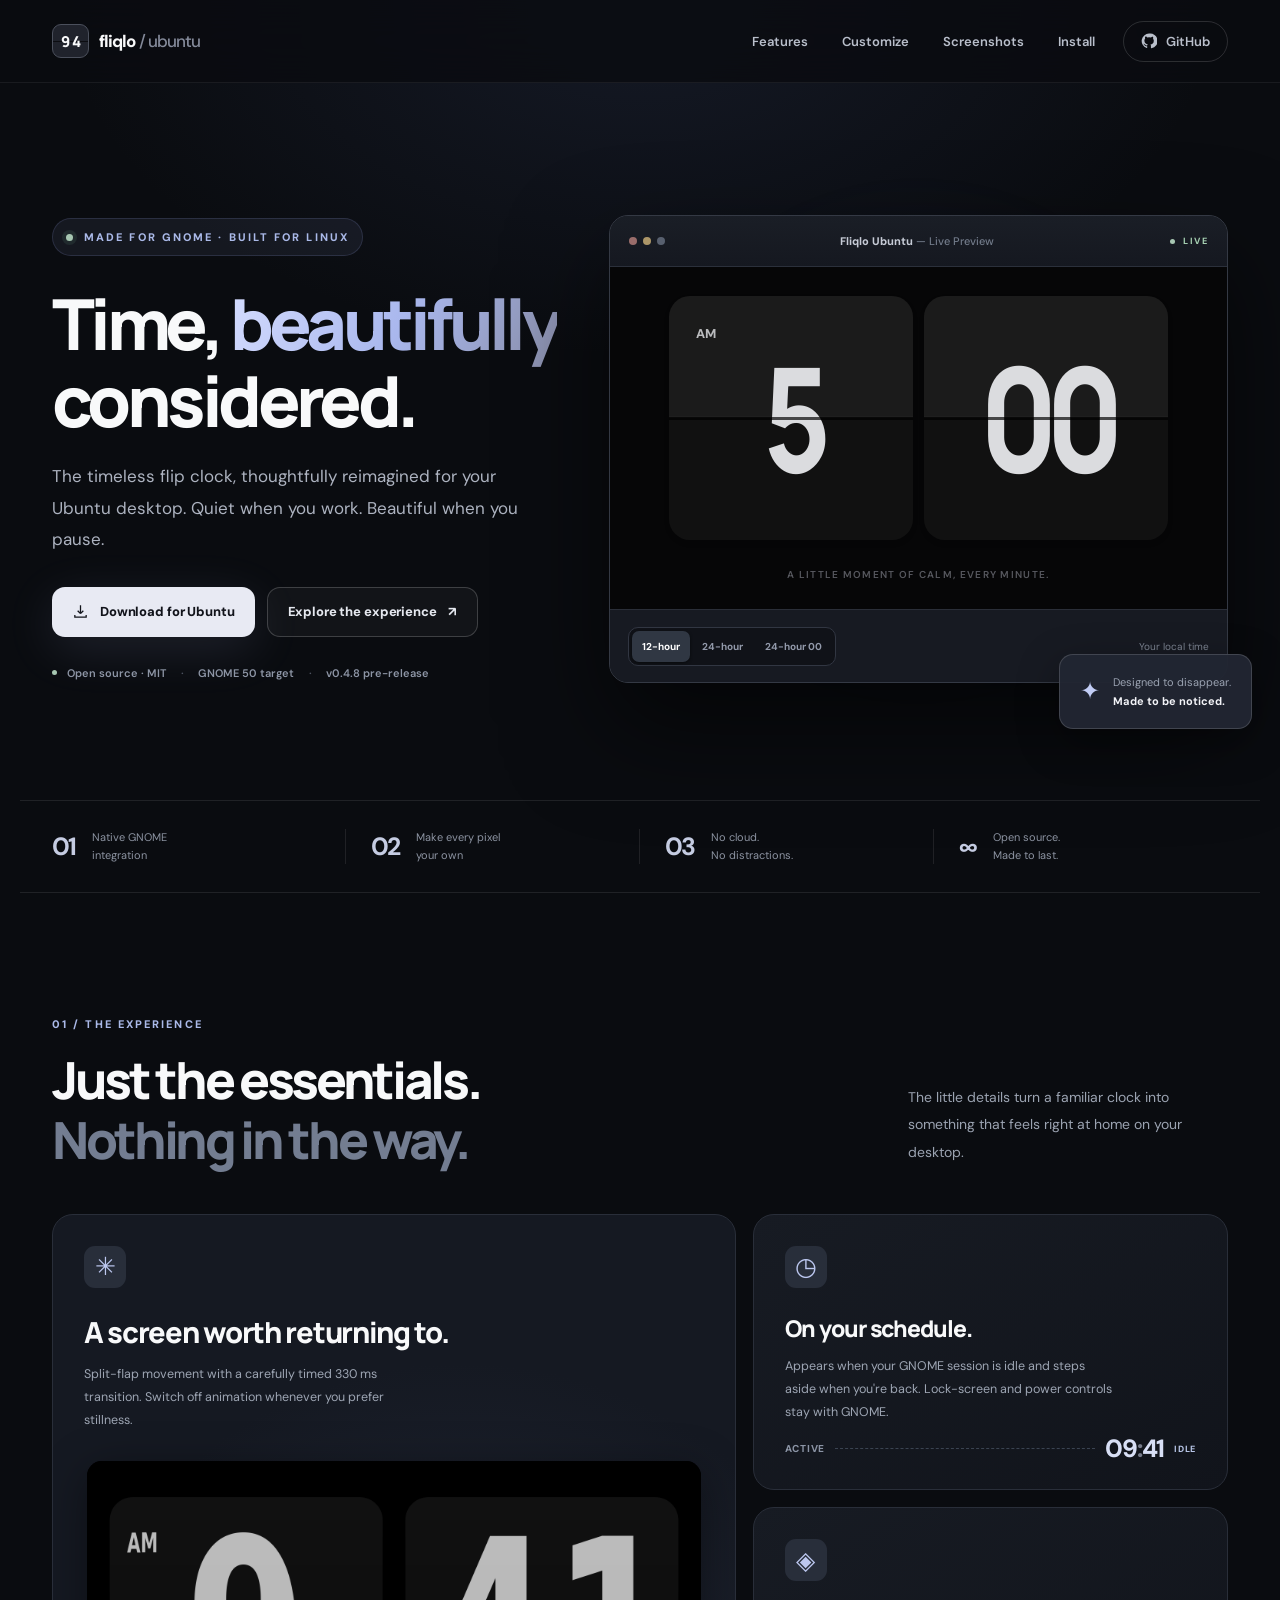
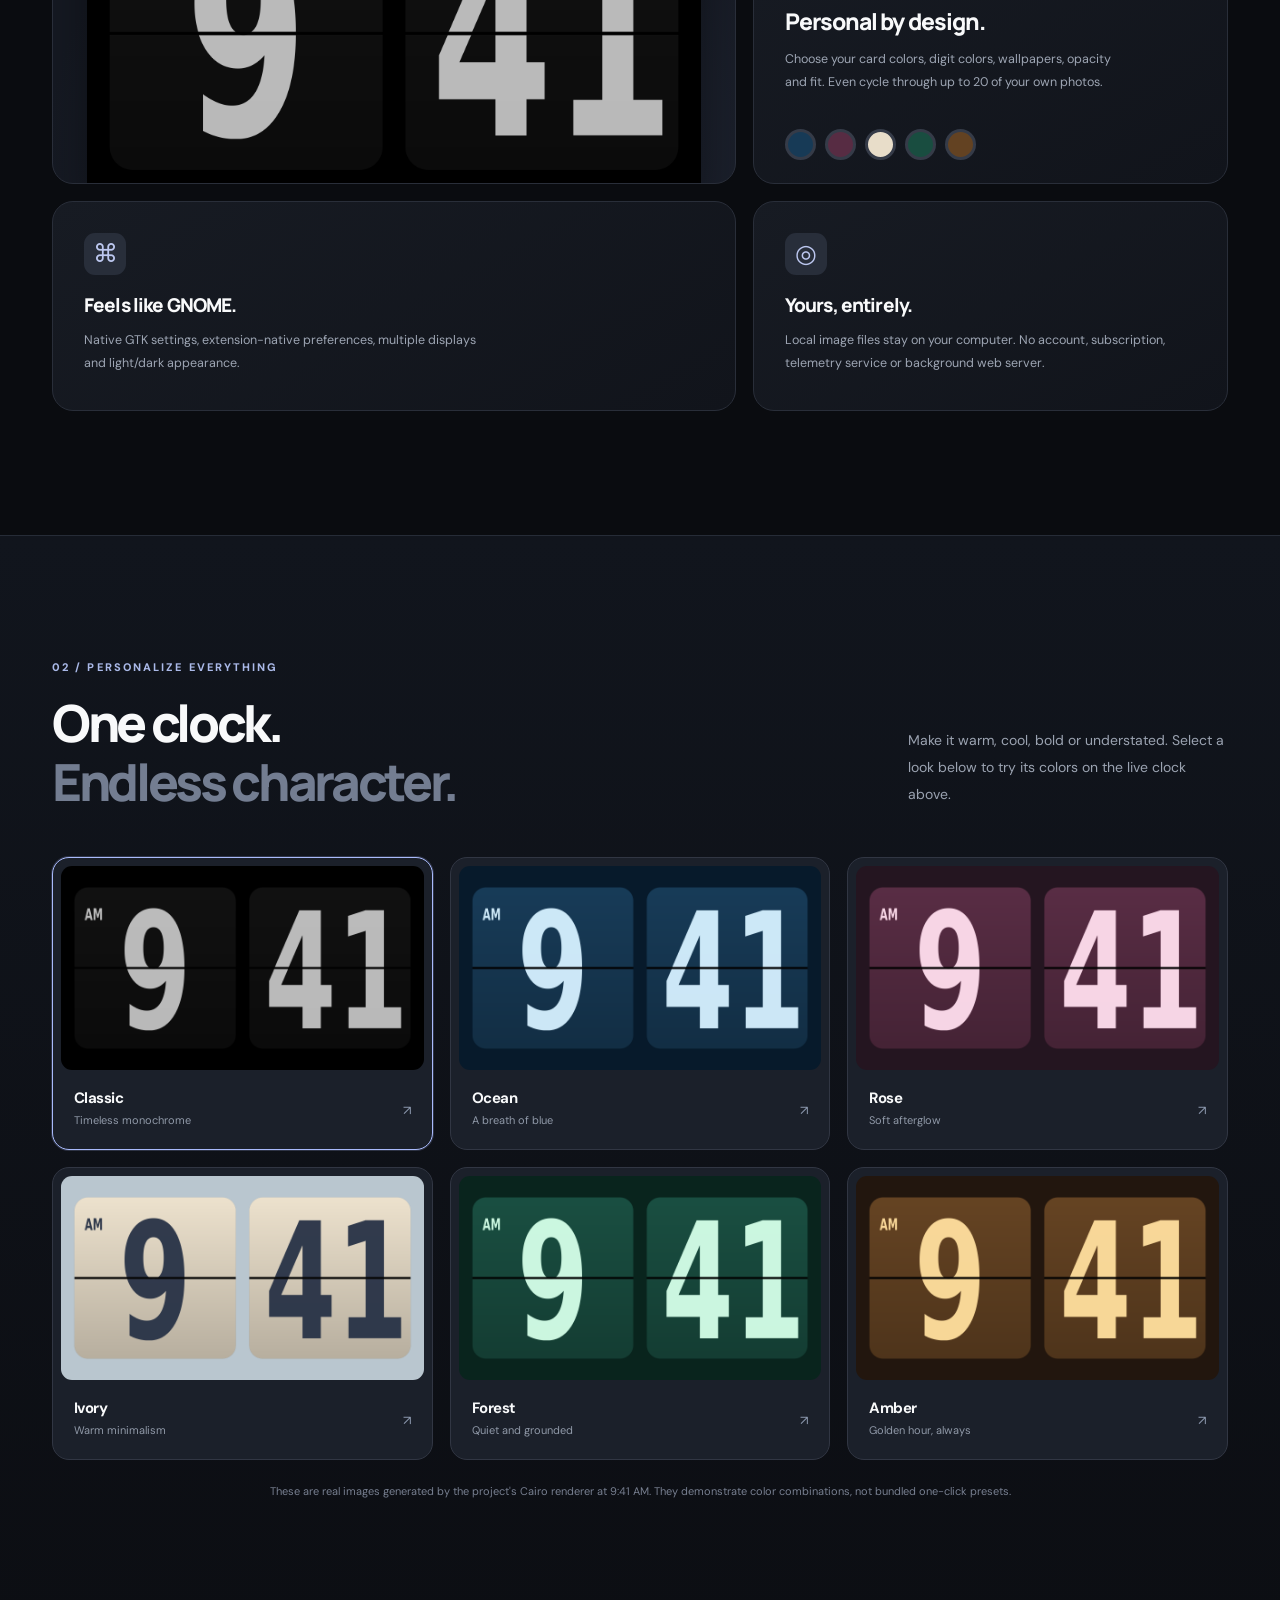
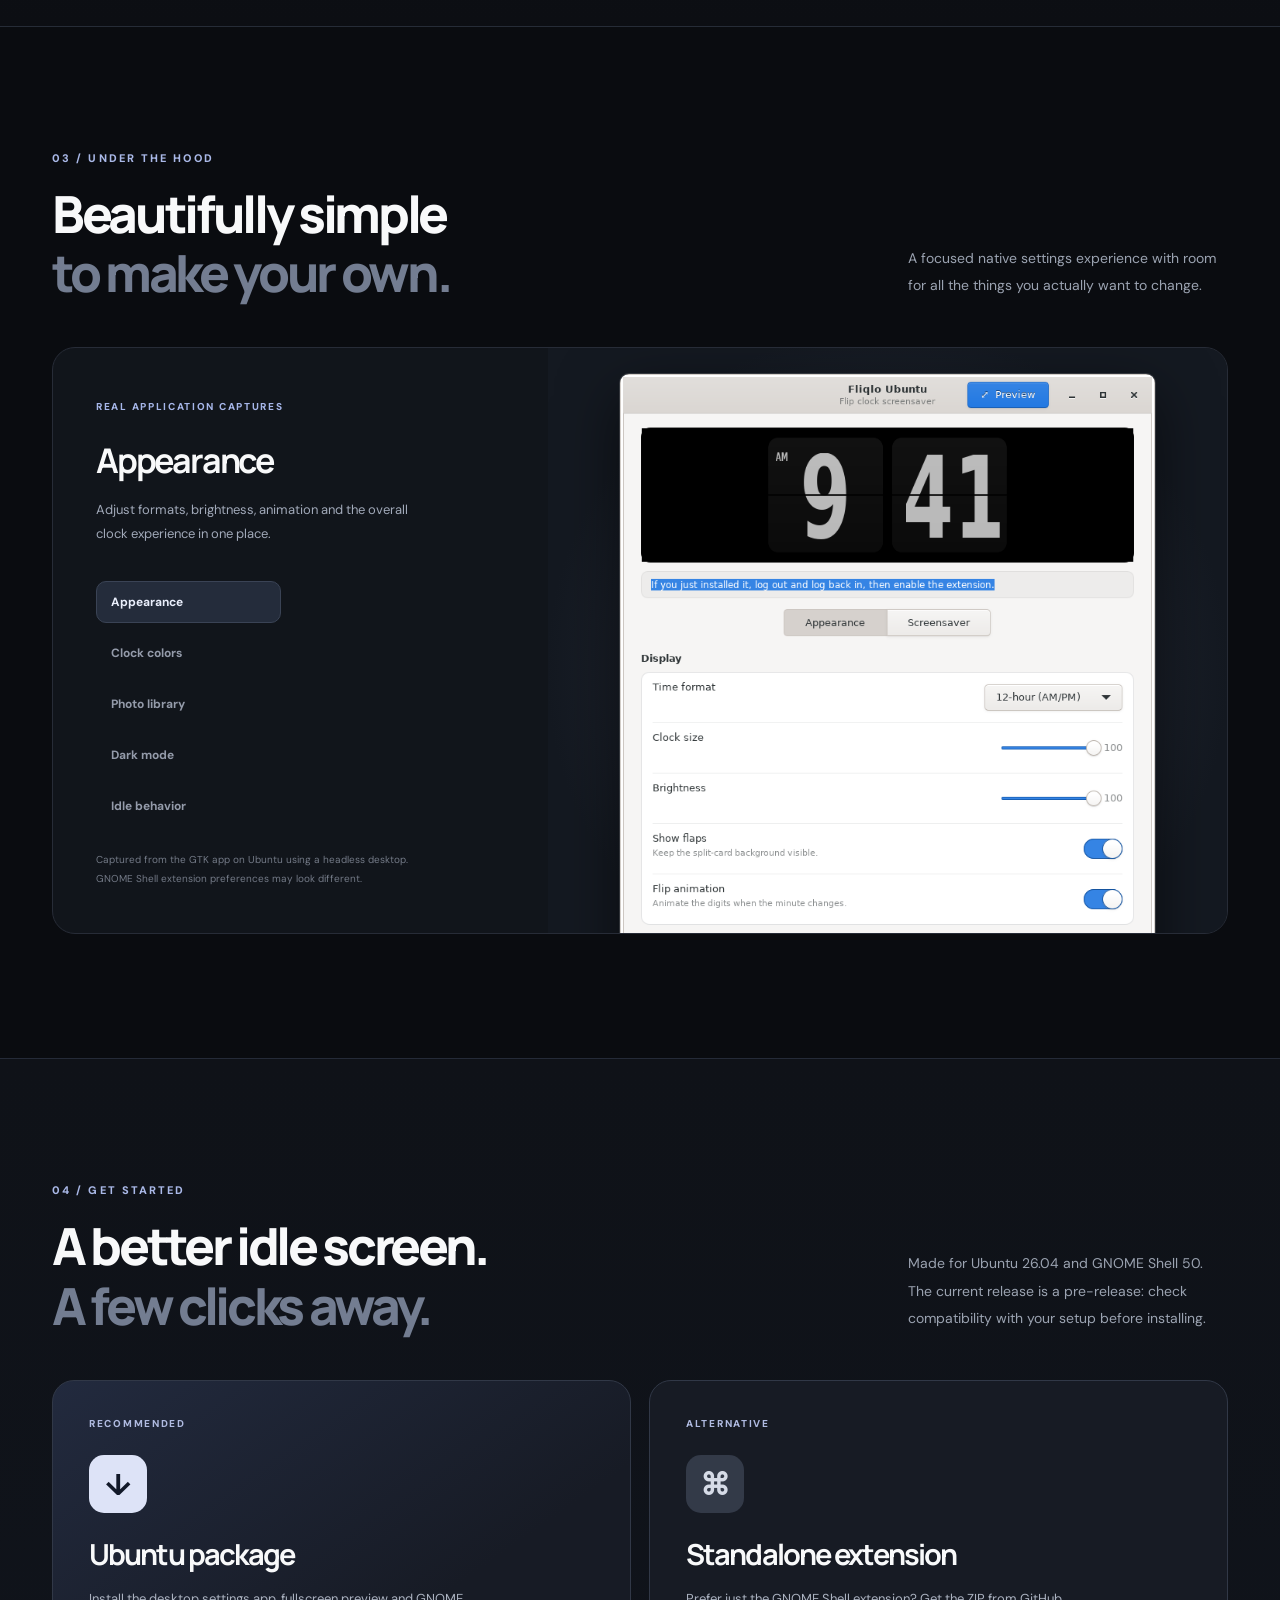
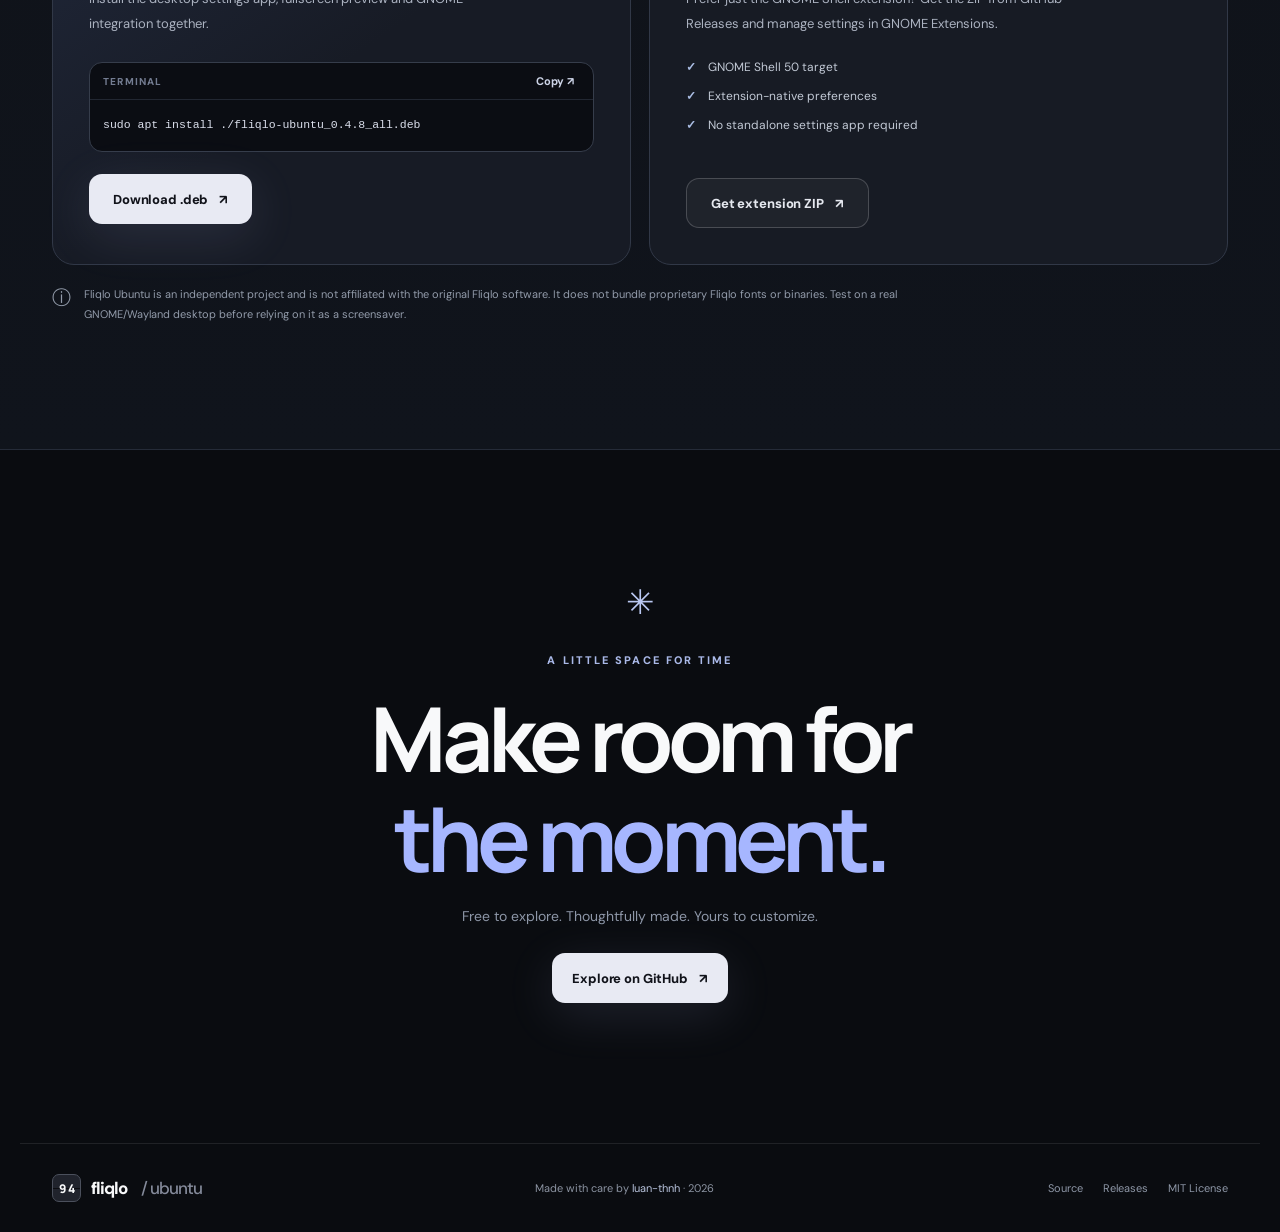
==== docs/index.html @ ba555f51 "feat(pages): publish responsive landing page from main/docs using existing GitHub Pages source" ====
<!doctype html>
<html lang="en">
<head>
  <meta charset="UTF-8">
  <meta name="viewport" content="width=device-width, initial-scale=1">
  <meta name="theme-color" content="#0a0b0e">
  <meta name="description" content="Fliqlo Ubuntu — a beautifully minimal flip-clock screensaver for GNOME on Wayland. Customize colors, backgrounds and idle behavior, with native GTK settings.">
  <meta property="og:type" content="website">
  <meta property="og:title" content="Fliqlo Ubuntu — Time, beautifully considered.">
  <meta property="og:description" content="The iconic flip-clock feeling, reimagined for Ubuntu and GNOME.">
  <meta property="og:image" content="https://luan-thnh.github.io/fliqlo-ubuntu/assets/theme-ocean.png">
  <meta property="og:url" content="https://luan-thnh.github.io/fliqlo-ubuntu/">
  <link rel="canonical" href="https://luan-thnh.github.io/fliqlo-ubuntu/">
  <link rel="icon" type="image/svg+xml" href="./favicon.svg">
  <link rel="stylesheet" href="./styles.css">
  <title>Fliqlo Ubuntu — Time, beautifully considered.</title>
  <script src="./app.js" defer></script>
</head>
<body>
  <a class="skip-link" href="#main">Skip to content</a>
  <div class="page-glow" aria-hidden="true"></div>
  <header class="site-header">
    <nav class="navigation wrap" aria-label="Main navigation">
      <a class="brand" href="#home" aria-label="Fliqlo Ubuntu home">
        <span class="brand-icon" aria-hidden="true"><span>9</span><i></i><span>4</span></span>
        <span>fliqlo<span class="brand-sub">/ ubuntu</span></span>
      </a>
      <div class="nav-links">
        <a href="#features">Features</a>
        <a href="#customize">Customize</a>
        <a href="#screenshots">Screenshots</a>
        <a href="#install">Install</a>
      </div>
      <a class="nav-github" href="https://github.com/luan-thnh/fliqlo-ubuntu" target="_blank" rel="noopener noreferrer" aria-label="View Fliqlo Ubuntu on GitHub">
        <svg viewBox="0 0 24 24" fill="currentColor" aria-hidden="true"><path d="M12 .9A11.1 11.1 0 0 0 8.5 22.5c.56.1.76-.24.76-.53v-2.1c-3.1.68-3.75-1.32-3.75-1.32-.5-1.28-1.23-1.62-1.23-1.62-1.02-.7.08-.69.08-.69 1.14.08 1.74 1.17 1.74 1.17 1.02 1.74 2.67 1.24 3.32.95.1-.74.4-1.24.72-1.52-2.47-.28-5.07-1.24-5.07-5.5 0-1.21.43-2.2 1.16-2.98-.12-.28-.5-1.4.1-2.92 0 0 .95-.3 3.05 1.14a10.65 10.65 0 0 1 5.55 0C17 5.4 17.94 5.7 17.94 5.7c.61 1.52.23 2.64.12 2.92.72.78 1.15 1.77 1.15 2.98 0 4.27-2.6 5.22-5.08 5.5.4.35.76 1.03.76 2.08v3.09c0 .29.2.64.77.53A11.1 11.1 0 0 0 12 .9Z"/></svg>
        <span>GitHub</span>
      </a>
    </nav>
  </header>

  <main id="main">
    <section class="hero wrap" id="home" aria-labelledby="hero-title">
      <div class="hero-copy">
        <div class="eyebrow"><span class="status-dot"></span> MADE FOR GNOME · BUILT FOR LINUX</div>
        <h1 id="hero-title">Time, <span class="text-gradient">beautifully</span> considered.</h1>
        <p class="hero-description">The timeless flip clock, thoughtfully reimagined for your Ubuntu desktop. Quiet when you work. Beautiful when you pause.</p>
        <div class="hero-actions">
          <a class="button button-primary" href="https://github.com/luan-thnh/fliqlo-ubuntu/releases/download/v0.4.8/fliqlo-ubuntu_0.4.8_all.deb">
            <svg viewBox="0 0 24 24" fill="none" stroke="currentColor" stroke-width="1.8" aria-hidden="true"><path d="M12 3v12m0 0 4-4m-4 4-4-4M4 17v3h16v-3"/></svg>
            Download for Ubuntu
          </a>
          <a class="button button-secondary" href="#customize">Explore the experience <span aria-hidden="true">↗</span></a>
        </div>
        <div class="hero-meta">
          <span><span class="meta-dot"></span> Open source · MIT</span>
          <span>GNOME 50 target</span>
          <span>v0.4.8 pre-release</span>
        </div>
      </div>
      <div class="hero-visual">
        <div class="hero-aurora" aria-hidden="true"></div>
        <div class="preview-shell" id="clock-preview" data-theme="classic">
          <div class="preview-topbar">
            <span class="window-controls" aria-hidden="true"><i></i><i></i><i></i></span>
            <span class="preview-title">Fliqlo Ubuntu <span>— Live Preview</span></span>
            <span class="live-indicator"><span></span> LIVE</span>
          </div>
          <div class="clock-stage">
            <div class="clock-numbers" aria-label="Live flip clock">
              <div class="clock-card"><span id="clock-hours">9</span><small id="clock-period">AM</small><i aria-hidden="true"></i></div>
              <div class="clock-card"><span id="clock-minutes">41</span><i aria-hidden="true"></i></div>
            </div>
            <p class="clock-hint">A little moment of calm, every minute.</p>
          </div>
          <div class="preview-bottom">
            <div class="segmented" role="group" aria-label="Clock format">
              <button type="button" data-format="12" aria-pressed="true" class="is-active">12-hour</button>
              <button type="button" data-format="24" aria-pressed="false">24-hour</button>
              <button type="button" data-format="24pad" aria-pressed="false">24-hour 00</button>
            </div>
            <span class="preview-time-label">Your local time</span>
          </div>
        </div>
        <div class="floating-note"><span class="tiny-sparkle">✦</span><span>Designed to disappear.<br><strong>Made to be noticed.</strong></span></div>
      </div>
    </section>

    <section class="intro-ribbon wrap" aria-label="Project highlights">
      <div><strong>01</strong><span>Native GNOME<br>integration</span></div>
      <div><strong>02</strong><span>Make every pixel<br>your own</span></div>
      <div><strong>03</strong><span>No cloud.<br>No distractions.</span></div>
      <div><strong>∞</strong><span>Open source.<br>Made to last.</span></div>
    </section>

    <section class="section wrap" id="features" aria-labelledby="features-title">
      <div class="section-heading">
        <div><p class="overline">01 / THE EXPERIENCE</p><h2 id="features-title">Just the essentials.<br><span>Nothing in the way.</span></h2></div>
        <p class="section-intro">The little details turn a familiar clock into something that feels right at home on your desktop.</p>
      </div>
      <div class="feature-grid">
        <article class="feature-card feature-large">
          <div class="feature-mark">✳</div>
          <h3>A screen worth returning to.</h3>
          <p>Split-flap movement with a carefully timed 330 ms transition. Switch off animation whenever you prefer stillness.</p>
          <div class="feature-visual"><img loading="lazy" src="./assets/theme-classic.png" width="1600" height="900" alt="Classic gray flip clock displayed against a black background"></div>
        </article>
        <article class="feature-card">
          <div class="feature-mark">◷</div>
          <h3>On your schedule.</h3>
          <p>Appears when your GNOME session is idle and steps aside when you're back. Lock-screen and power controls stay with GNOME.</p>
          <div class="mini-graphic"><span>ACTIVE</span><span class="dotted-line"></span><span class="mini-clock">09<span>:</span>41</span><span class="mini-tag">IDLE</span></div>
        </article>
        <article class="feature-card">
          <div class="feature-mark">◈</div>
          <h3>Personal by design.</h3>
          <p>Choose your card colors, digit colors, wallpapers, opacity and fit. Even cycle through up to 20 of your own photos.</p>
          <div class="color-dots"><span style="background:#173a56"></span><span style="background:#572c43"></span><span style="background:#e8ddc9"></span><span style="background:#194d40"></span><span style="background:#634222"></span></div>
        </article>
        <article class="feature-card feature-bottom">
          <div class="feature-mark">⌘</div>
          <h3>Feels like GNOME.</h3>
          <p>Native GTK settings, extension-native preferences, multiple displays and light/dark appearance.</p>
        </article>
        <article class="feature-card feature-bottom">
          <div class="feature-mark">◎</div>
          <h3>Yours, entirely.</h3>
          <p>Local image files stay on your computer. No account, subscription, telemetry service or background web server.</p>
        </article>
      </div>
    </section>

    <section class="section themes-section" id="customize" aria-labelledby="customize-title">
      <div class="wrap">
        <div class="section-heading">
          <div><p class="overline">02 / PERSONALIZE EVERYTHING</p><h2 id="customize-title">One clock.<br><span>Endless character.</span></h2></div>
          <p class="section-intro">Make it warm, cool, bold or understated. Select a look below to try its colors on the live clock above.</p>
        </div>
        <div class="themes-grid" role="group" aria-label="Preview flip-clock color combinations">
          <button class="theme-tile is-selected" type="button" data-theme="classic" aria-pressed="true"><img loading="lazy" src="./assets/theme-classic.png" width="1600" height="900" alt="Classic dark clock with white numbers"><span><strong>Classic</strong><small>Timeless monochrome</small></span><i aria-hidden="true">↗</i></button>
          <button class="theme-tile" type="button" data-theme="ocean" aria-pressed="false"><img loading="lazy" src="./assets/theme-ocean.png" width="1600" height="900" alt="Ocean blue cards with pale blue digits"><span><strong>Ocean</strong><small>A breath of blue</small></span><i aria-hidden="true">↗</i></button>
          <button class="theme-tile" type="button" data-theme="rose" aria-pressed="false"><img loading="lazy" src="./assets/theme-rose.png" width="1600" height="900" alt="Rose-toned clock with soft pink numerals"><span><strong>Rose</strong><small>Soft afterglow</small></span><i aria-hidden="true">↗</i></button>
          <button class="theme-tile" type="button" data-theme="ivory" aria-pressed="false"><img loading="lazy" src="./assets/theme-ivory.png" width="1600" height="900" alt="Warm ivory flip clock with dark digits"><span><strong>Ivory</strong><small>Warm minimalism</small></span><i aria-hidden="true">↗</i></button>
          <button class="theme-tile" type="button" data-theme="forest" aria-pressed="false"><img loading="lazy" src="./assets/theme-forest.png" width="1600" height="900" alt="Forest green cards and mint digits"><span><strong>Forest</strong><small>Quiet and grounded</small></span><i aria-hidden="true">↗</i></button>
          <button class="theme-tile" type="button" data-theme="amber" aria-pressed="false"><img loading="lazy" src="./assets/theme-amber.png" width="1600" height="900" alt="Amber clock with warm golden numerals"><span><strong>Amber</strong><small>Golden hour, always</small></span><i aria-hidden="true">↗</i></button>
        </div>
        <p class="gallery-disclaimer">These are real images generated by the project's Cairo renderer at 9:41 AM. They demonstrate color combinations, not bundled one-click presets.</p>
      </div>
    </section>

    <section class="section wrap" id="screenshots" aria-labelledby="screenshots-title">
      <div class="section-heading">
        <div><p class="overline">03 / UNDER THE HOOD</p><h2 id="screenshots-title">Beautifully simple<br><span>to make your own.</span></h2></div>
        <p class="section-intro">A focused native settings experience with room for all the things you actually want to change.</p>
      </div>
      <div class="screenshots-layout">
        <div class="screenshot-caption">
          <span class="small-index">REAL APPLICATION CAPTURES</span>
          <h3 id="screenshot-title">Appearance</h3>
          <p id="screenshot-description">Adjust formats, brightness, animation and the overall clock experience in one place.</p>
          <div class="screenshot-tabs" role="group" aria-label="Choose application screenshot">
            <button type="button" class="is-active" data-shot="appearance" aria-pressed="true">Appearance</button>
            <button type="button" data-shot="colors" aria-pressed="false">Clock colors</button>
            <button type="button" data-shot="photos" aria-pressed="false">Photo library</button>
            <button type="button" data-shot="dark" aria-pressed="false">Dark mode</button>
            <button type="button" data-shot="idle" aria-pressed="false">Idle behavior</button>
          </div>
          <p class="screenshot-footnote">Captured from the GTK app on Ubuntu using a headless desktop. GNOME Shell extension preferences may look different.</p>
        </div>
        <div class="screenshot-frame"><img id="screenshot-image" loading="lazy" src="./assets/appearance-light.png" width="690" height="876" alt="Native GTK Appearance settings window in light theme"></div>
      </div>
    </section>

    <section class="section install-section" id="install" aria-labelledby="install-title">
      <div class="wrap">
        <div class="section-heading">
          <div><p class="overline">04 / GET STARTED</p><h2 id="install-title">A better idle screen.<br><span>A few clicks away.</span></h2></div>
          <p class="section-intro">Made for Ubuntu 26.04 and GNOME Shell 50. The current release is a pre-release: check compatibility with your setup before installing.</p>
        </div>
        <div class="install-grid">
          <article class="install-card install-featured">
            <span class="install-type">RECOMMENDED</span>
            <div class="install-icon">↓</div>
            <h3>Ubuntu package</h3>
            <p>Install the desktop settings app, fullscreen preview and GNOME integration together.</p>
            <div class="terminal"><div class="terminal-top"><span>TERMINAL</span><button type="button" id="copy-install" aria-label="Copy installation command">Copy <span aria-hidden="true">↗</span></button></div><code id="install-command">sudo apt install ./fliqlo-ubuntu_0.4.8_all.deb</code></div>
            <a class="button button-primary install-cta" href="https://github.com/luan-thnh/fliqlo-ubuntu/releases/download/v0.4.8/fliqlo-ubuntu_0.4.8_all.deb">Download .deb <span aria-hidden="true">↗</span></a>
          </article>
          <article class="install-card">
            <span class="install-type">ALTERNATIVE</span>
            <div class="install-icon muted">⌘</div>
            <h3>Standalone extension</h3>
            <p>Prefer just the GNOME Shell extension? Get the ZIP from GitHub Releases and manage settings in GNOME Extensions.</p>
            <ul class="install-list"><li>GNOME Shell 50 target</li><li>Extension-native preferences</li><li>No standalone settings app required</li></ul>
            <a class="button button-secondary install-cta" href="https://github.com/luan-thnh/fliqlo-ubuntu/releases/tag/v0.4.8">Get extension ZIP <span aria-hidden="true">↗</span></a>
          </article>
        </div>
        <div class="install-note"><span>ⓘ</span><p>Fliqlo Ubuntu is an independent project and is not affiliated with the original Fliqlo software. It does not bundle proprietary Fliqlo fonts or binaries. Test on a real GNOME/Wayland desktop before relying on it as a screensaver.</p></div>
      </div>
    </section>

    <section class="closing wrap" aria-labelledby="closing-title">
      <div class="closing-line" aria-hidden="true">✳</div>
      <p class="overline">A LITTLE SPACE FOR TIME</p>
      <h2 id="closing-title">Make room for<br><em>the moment.</em></h2>
      <p>Free to explore. Thoughtfully made. Yours to customize.</p>
      <a class="button button-primary" href="https://github.com/luan-thnh/fliqlo-ubuntu">Explore on GitHub <span aria-hidden="true">↗</span></a>
    </section>
  </main>
  <footer class="footer wrap">
    <a class="brand" href="#home"><span class="brand-icon small" aria-hidden="true"><span>9</span><i></i><span>4</span></span>fliqlo<span class="brand-sub">/ ubuntu</span></a>
    <p>Made with care by <a href="https://github.com/luan-thnh" target="_blank" rel="noopener noreferrer">luan-thnh</a> · <span id="year">2026</span></p>
    <div><a href="https://github.com/luan-thnh/fliqlo-ubuntu">Source</a><a href="https://github.com/luan-thnh/fliqlo-ubuntu/releases">Releases</a><a href="https://github.com/luan-thnh/fliqlo-ubuntu/blob/main/LICENSE">MIT License</a></div>
  </footer>
  <div class="toast" id="toast" role="status" aria-live="polite"></div>
</body>
</html>
---- docs/styles.css ----
@import url('https://fonts.googleapis.com/css2?family=DM+Sans:wght@400;500;600;700;800&family=Manrope:wght@400;500;600;700;800&display=swap');

:root{
  --ink:#0a0c10;--surface:#11141b;--surface-2:#171b24;--white:#f8f9fa;--soft:#d5d8e0;
  --muted:#9fa5b4;--line:rgba(255,255,255,.09);--accent:#a6b6ff;
  --radius:22px;--font:'DM Sans',-apple-system,BlinkMacSystemFont,'Segoe UI',sans-serif;
  font-family:var(--font);color:var(--white);color-scheme:dark;
  -webkit-font-smoothing:antialiased
}
*,*::before,*::after{box-sizing:border-box}
html{scroll-behavior:smooth;scroll-padding-top:100px}
body{margin:0;background:var(--ink);overflow-x:hidden}
body,button{font-family:var(--font)}
a{color:inherit;text-decoration:none}
button{color:inherit;cursor:pointer}
button,a{-webkit-tap-highlight-color:transparent}
button:focus-visible,a:focus-visible{outline:3px solid #b7c8ff;outline-offset:4px}
img{display:block;max-width:100%}
h1,h2,h3,p{margin:0}
h1,h2,h3{font-family:'Manrope',var(--font);letter-spacing:-.065em}
.wrap{max-width:1240px;margin:auto;padding-inline:32px}
.skip-link{position:absolute;z-index:500;top:-60px;left:20px;padding:12px 22px;background:white;color:black}
.skip-link:focus{top:12px}
.page-glow{height:730px;width:1200px;position:absolute;z-index:-1;pointer-events:none;top:-360px;left:calc(50% - 600px);background:radial-gradient(ellipse,rgba(64,79,125,.20),transparent 68%)}
.site-header{position:sticky;top:0;z-index:100;background:rgba(10,12,16,.82);backdrop-filter:blur(22px);-webkit-backdrop-filter:blur(22px);border-bottom:1px solid rgba(255,255,255,.065)}
.navigation{height:82px;display:flex;align-items:center;justify-content:space-between;gap:28px}
.brand{display:inline-flex;align-items:center;gap:10px;font-size:17px;font-weight:800;letter-spacing:-.06em;white-space:nowrap}
.brand-sub{color:#858b9b;font-weight:500;margin-left:4px}
.brand-icon{position:relative;display:inline-flex;align-items:center;justify-content:center;gap:3px;width:37px;height:34px;border:1px solid #4b505c;border-radius:9px;background:#20232c;overflow:hidden;letter-spacing:-.075em;font-size:15px;font-family:'Manrope',sans-serif}
.brand-icon span{position:relative;z-index:1}.brand-icon i{position:absolute;top:50%;height:1px;width:100%;left:0;background:#0c0d11}.brand-icon.small{width:29px;height:28px;font-size:12px;border-radius:7px}
.nav-links{display:flex;gap:34px;margin-left:auto}
.nav-links a,.nav-github{font-size:13px;font-weight:600;color:#b9bfcb;transition:color .2s}
.nav-links a:hover,.nav-github:hover{color:#fff}
.nav-github{display:flex;align-items:center;gap:9px;border:1px solid rgba(255,255,255,.14);border-radius:100px;padding:11px 17px}
.nav-github svg{width:16px;height:16px}
.hero{min-height:710px;display:grid;grid-template-columns:.9fr 1.1fr;gap:50px;align-items:center;padding-block:108px 93px}
.eyebrow,.overline{font-size:11px;letter-spacing:.19em;font-weight:800;color:#aab9e8}
.eyebrow{display:inline-flex;align-items:center;gap:11px;padding:11px 13px;background:rgba(166,182,255,.07);border:1px solid rgba(166,182,255,.15);border-radius:100px}
.status-dot,.meta-dot,.live-indicator span{display:inline-block;width:7px;height:7px;border-radius:50%;background:#a7c7b2;box-shadow:0 0 0 4px rgba(132,198,153,.1)}
.hero h1{font-size:clamp(54px,5.5vw,83px);line-height:1.085;max-width:650px;margin:29px 0 23px;font-weight:800}
.text-gradient{background:linear-gradient(115deg,#d5ddff 0%,#a9b7ed 52%,#898eaa 100%);color:transparent;-webkit-background-clip:text;background-clip:text}
.hero-description{font-size:17px;line-height:1.85;color:#adb3c0;max-width:500px}
.hero-actions{display:flex;flex-wrap:wrap;gap:12px;margin-top:31px}
.button{min-height:50px;display:inline-flex;align-items:center;justify-content:center;gap:11px;padding:0 20px;border-radius:13px;font-size:13px;letter-spacing:-.01em;font-weight:800;transition:transform .22s,box-shadow .22s,border-color .22s}
.button:hover{transform:translateY(-2px)}
.button svg{width:17px;height:17px}
.button-primary{background:#e8eaf3;color:#11131a;box-shadow:0 12px 50px rgba(189,200,255,.12)}
.button-primary:hover{box-shadow:0 17px 55px rgba(189,200,255,.22);background:white}
.button-secondary{border:1px solid rgba(255,255,255,.19);background:rgba(255,255,255,.035);color:#e5e8ef}
.button-secondary:hover{border-color:rgba(255,255,255,.47)}
.hero-meta{display:flex;flex-wrap:wrap;gap:15px;margin-top:29px;color:#8d95a5;font-size:11px;font-weight:600}
.hero-meta span+span:before{content:'·';margin-right:14px;color:#4e5361}
.hero-meta .meta-dot{margin-right:7px;width:5px;height:5px;vertical-align:2px;box-shadow:none}
.hero-visual{position:relative;isolation:isolate;padding-block:24px}
.hero-aurora{position:absolute;z-index:-1;left:8%;right:8%;top:1%;height:95%;background:radial-gradient(ellipse,rgba(140,154,215,.17),transparent 65%);filter:blur(40px)}
.preview-shell{background:#111318;border:1px solid #343944;border-radius:19px;box-shadow:0 45px 100px rgba(0,0,0,.57),0 0 0 1px rgba(255,255,255,.035) inset;overflow:hidden;--card-top:#1b1b1b;--card-bottom:#111111;--digit-color:#dbdcdf;--stage-color:#060607}
.preview-topbar{height:51px;background:linear-gradient(#1a1e26,#151820);border-bottom:1px solid #2b303b;display:flex;justify-content:space-between;align-items:center;padding:0 19px;gap:10px}
.window-controls{display:flex;align-items:center;gap:6px}
.window-controls i{width:8px;height:8px;border-radius:50%;background:#58606f}.window-controls i:first-child{background:#9a6d6b}.window-controls i:nth-child(2){background:#ac9668}
.preview-title{color:#c6cbd6;font-size:11px;font-weight:800;white-space:nowrap}.preview-title span{color:#727b8a;font-weight:500}
.live-indicator{font-size:9px;letter-spacing:.16em;font-weight:800;color:#a6d0b2;display:flex;align-items:center;gap:8px}
.live-indicator span{width:5px;height:5px;box-shadow:none}
.clock-stage{background:var(--stage-color);min-height:342px;display:flex;flex-direction:column;align-items:center;justify-content:center;gap:28px;transition:background .3s;overflow:hidden;padding:28px 18px}
.clock-numbers{display:flex;align-items:center;gap:11px;justify-content:center;width:100%}
.clock-card{position:relative;display:flex;align-items:center;justify-content:center;aspect-ratio:1/1;width:min(44%,244px);border-radius:21px;overflow:hidden;background:linear-gradient(180deg,var(--card-top) 0%,var(--card-top) 49.8%,var(--card-bottom) 50.2%,var(--card-bottom) 100%);color:var(--digit-color);box-shadow:0 3px 5px rgba(0,0,0,.16);transition:background .3s,color .3s}
.clock-card>span{font-family:'Manrope',sans-serif;font-stretch:condensed;letter-spacing:-.105em;font-size:clamp(88px,11.3vw,154px);font-weight:800;line-height:1;transform:scaleX(.8);user-select:none}
.clock-card small{position:absolute;z-index:2;top:12%;left:11%;font-size:clamp(9px,1vw,14px);font-weight:800;opacity:.83}
.clock-card i{position:absolute;inset:49.8% 0 auto;height:3px;z-index:2;background:rgba(0,0,0,.68);box-shadow:0 -1px rgba(255,255,255,.018)}
.clock-hint{font-size:10px;font-weight:600;letter-spacing:.13em;text-transform:uppercase;color:rgba(225,229,243,.37);text-align:center}
.preview-bottom{min-height:73px;display:flex;gap:10px;align-items:center;justify-content:space-between;padding:16px 18px;background:#171a22;border-top:1px solid #2a2e38}
.segmented{display:flex;align-items:center;background:#101218;border:1px solid #313642;border-radius:10px;padding:3px;gap:2px}
.segmented button{background:none;border:0;border-radius:7px;padding:9px 10px;font-size:10px;color:#939aab;font-weight:700;white-space:nowrap}
.segmented button.is-active{color:#fff;background:#303743;box-shadow:0 1px 3px #080a0c}
.preview-time-label{color:#7e8593;font-size:10px;white-space:nowrap}
.floating-note{position:absolute;right:-24px;bottom:-22px;display:flex;align-items:center;gap:13px;padding:16px 20px;border-radius:14px;background:rgba(34,38,50,.96);border:1px solid rgba(255,255,255,.15);box-shadow:0 13px 40px rgba(0,0,0,.36);font-size:11px;line-height:1.7;color:#9aa2b1}
.floating-note strong{font-weight:700;color:#f3f4f8}.tiny-sparkle{color:#c2cdf5;font-size:24px}
.intro-ribbon{display:grid;grid-template-columns:repeat(4,1fr);gap:0;border-block:1px solid var(--line);padding-block:28px}
.intro-ribbon>div{display:flex;align-items:center;gap:17px;padding-inline:25px;border-right:1px solid var(--line)}
.intro-ribbon>div:first-child{padding-left:0}.intro-ribbon>div:last-child{border-right:0}
.intro-ribbon strong{font-size:25px;font-weight:700;letter-spacing:-.08em;color:#c5cce2}
.intro-ribbon span{font-size:11px;line-height:1.6;color:#8c93a1}
.section{padding-block:124px}
.section-heading{display:flex;align-items:flex-end;justify-content:space-between;gap:60px;margin-bottom:45px}
.section-heading h2{font-size:clamp(40px,4vw,60px);line-height:1.16;margin-top:19px;font-weight:800}
.section-heading h2 span{color:#737d91}
.section-intro{max-width:320px;font-size:14px;line-height:1.95;color:#9ba3b1;margin-bottom:3px}
.feature-grid{display:grid;grid-template-columns:1.18fr .82fr;grid-template-rows:repeat(2,minmax(275px,auto)) 210px;gap:17px}
.feature-card{position:relative;background:linear-gradient(150deg,#171b23,#11141b);border:1px solid #292e39;border-radius:21px;overflow:hidden;padding:31px;min-height:240px}
.feature-mark{display:grid;place-items:center;width:42px;height:42px;border-radius:11px;background:#282e3a;color:#bcc7ef;font-size:25px;margin-bottom:26px}
.feature-card h3{font-size:23px;line-height:1.3;font-weight:800;letter-spacing:-.045em;margin-bottom:11px}
.feature-card p{font-size:12.5px;line-height:1.85;color:#9da5b3;max-width:330px}
.feature-large{grid-row:span 2;min-height:570px;background:radial-gradient(circle at 60% 100%,#232939,#151922 60%)}
.feature-large h3{font-size:29px}.feature-large .feature-visual{position:absolute;bottom:-4%;left:5%;right:5%;overflow:hidden;border-radius:15px;background:#000;box-shadow:0 10px 45px rgba(0,0,0,.4)}
.feature-large .feature-visual img{width:100%;height:auto}
.feature-bottom{min-height:210px}.feature-bottom .feature-mark{margin-bottom:18px}.feature-bottom h3{font-size:19px}.feature-bottom p{max-width:400px}
.mini-graphic{position:absolute;bottom:24px;left:31px;right:31px;display:flex;align-items:center;gap:10px;color:#8b94a5;font-size:10px;font-weight:800;letter-spacing:.07em}
.dotted-line{height:1px;border-top:1px dashed #3a4351;flex:1}
.mini-clock{font-size:25px;letter-spacing:-.05em;color:#d8dff5}.mini-clock span{opacity:.5}.mini-tag{font-size:9px;color:#b7c5e7}
.color-dots{display:flex;gap:9px;position:absolute;bottom:23px;left:31px}.color-dots span{height:31px;width:31px;border:3px solid #353b48;border-radius:50%}
.themes-section{background:linear-gradient(180deg,#11151d,#0c0e13);border-block:1px solid #262c37}
.themes-grid{display:grid;grid-template-columns:repeat(3,minmax(0,1fr));gap:17px}
.theme-tile{display:block;text-align:left;border:1px solid #313643;background:#1b202a;border-radius:17px;padding:8px;transition:transform .23s,border-color .23s,background .23s;position:relative;overflow:hidden}
.theme-tile:hover{transform:translateY(-4px);border-color:#7381a7}
.theme-tile.is-selected{border-color:#a9bafb;box-shadow:0 0 0 1px rgba(169,186,251,.2)}
.theme-tile img{width:100%;height:auto;aspect-ratio:16/9;object-fit:cover;border-radius:11px;background:black}
.theme-tile>span{display:flex;flex-direction:column;gap:5px;padding:18px 13px 14px}
.theme-tile strong{font-size:15px;letter-spacing:-.035em}.theme-tile small{font-size:11px;color:#9099a8}
.theme-tile i{position:absolute;right:21px;bottom:30px;color:#8c98ae;font-style:normal}
.gallery-disclaimer{margin-top:22px;text-align:center;font-size:11px;line-height:1.8;color:#777f90}
.screenshots-layout{display:grid;grid-template-columns:.67fr 1fr;gap:40px;align-items:center;background:#11151b;border:1px solid #272c37;border-radius:23px;overflow:hidden;min-height:550px}
.screenshot-caption{padding:45px 0 45px 43px}.small-index{font-size:10px;letter-spacing:.17em;font-weight:800;color:#a6b6e9}
.screenshot-caption h3{font-size:34px;margin:22px 0 15px}
.screenshot-caption>p{font-size:13px;line-height:1.9;color:#a1a9b9;max-width:320px}
.screenshot-tabs{display:flex;flex-direction:column;align-items:flex-start;gap:9px;margin-top:34px}
.screenshot-tabs button{background:transparent;border:1px solid transparent;border-radius:10px;padding:12px 14px;color:#949baa;font-size:12px;font-weight:700;min-width:185px;text-align:left}
.screenshot-tabs button.is-active{background:#242c3b;border-color:#3a4355;color:#e9eefb}
.screenshot-tabs button:hover{color:white}
.screenshot-caption .screenshot-footnote{font-size:10px;margin-top:23px;opacity:.68}
.screenshot-frame{height:585px;padding:26px 27px 0;background:radial-gradient(circle at 50% 55%,#2b3140,#141921 73%);display:flex;justify-content:center;align-items:flex-start;overflow:hidden}
.screenshot-frame img{width:min(100%,535px);height:auto;max-height:none;object-fit:contain;border-radius:9px 9px 0 0;box-shadow:0 0 0 1px rgba(255,255,255,.14),0 20px 60px rgba(0,0,0,.55)}
.install-section{background:linear-gradient(180deg,#0f1218,#10141c);border-block:1px solid #252b38}
.install-grid{display:grid;grid-template-columns:1fr 1fr;gap:18px}
.install-card{background:#171b24;border:1px solid #313847;border-radius:22px;padding:36px;min-height:485px;display:flex;flex-direction:column}
.install-featured{background:linear-gradient(145deg,#222a3e,#171b25 55%)}
.install-type{font-size:10px;font-weight:800;color:#b0bbe1;letter-spacing:.17em}
.install-icon{display:grid;place-items:center;margin:25px 0 21px;border-radius:15px;width:58px;height:58px;background:#dde3f7;color:#121929;font-size:30px;font-weight:700}
.install-icon.muted{color:#d6dbe7;background:#333a48}
.install-card h3{font-size:29px;margin-bottom:13px}.install-card>p{font-size:13px;line-height:1.9;color:#abb2c0;max-width:420px}
.terminal{margin-top:26px;background:#0b0d13;border:1px solid #363d4b;border-radius:13px;overflow:hidden}
.terminal-top{display:flex;justify-content:space-between;align-items:center;border-bottom:1px solid #222732;padding:10px 13px;color:#737c91;font-size:10px;font-weight:800;letter-spacing:.12em}
.terminal-top button{border:0;background:none;color:#ced5e8;font-weight:700;font-size:11px}
.terminal code{display:block;padding:18px 13px 20px;font-size:11.5px;color:#dbdfec;white-space:pre-wrap;overflow-wrap:anywhere;font-family:ui-monospace,SFMono-Regular,Menlo,Monaco,Consolas,monospace}
.install-cta{align-self:flex-start;margin-top:auto;padding-inline:24px}
.install-featured .install-cta{margin-top:22px}
.install-list{padding:0;margin:23px 0 24px;list-style:none}
.install-list li{color:#c2c9d5;margin-bottom:13px;font-size:12px}
.install-list li:before{content:'✓';color:#abbee4;margin-right:12px;font-weight:800}
.install-note{display:flex;align-items:flex-start;gap:13px;margin-top:20px;color:#929baa}
.install-note span{font-size:19px}.install-note p{font-size:11px;line-height:1.8;max-width:900px}
.closing{padding-block:130px 140px;text-align:center}
.closing-line{font-size:34px;color:#bac8f2;margin-bottom:28px}
.closing h2{font-size:clamp(55px,7vw,92px);line-height:1.12;margin:21px auto 19px;max-width:850px}
.closing h2 em{color:#a6b6ff;font-style:normal}
.closing>p:not(.overline){color:#8e97a8;font-size:14px;margin-bottom:28px}
.footer{border-top:1px solid var(--line);padding-top:30px;padding-bottom:30px;display:flex;align-items:center;justify-content:space-between;gap:25px}
.footer p{color:#8c94a2;font-size:11px}.footer p a{color:#b9c4dd}
.footer>div{display:flex;gap:20px}.footer>div a{font-size:11px;color:#8e97a7}.footer>div a:hover{color:white}
.toast{position:fixed;bottom:24px;left:50%;transform:translate(-50%,20px);padding:12px 20px;background:#e5e9f3;border-radius:10px;color:#171c26;font-size:12px;font-weight:800;opacity:0;pointer-events:none;transition:opacity .2s,transform .2s;z-index:400}
.toast.show{opacity:1;transform:translate(-50%,0)}
@media(max-width:1100px){
 .hero{gap:25px}.hero h1{font-size:clamp(48px,5.5vw,75px)}.floating-note{right:-7px}
 .clock-card>span{font-size:clamp(70px,11vw,128px)}
 .intro-ribbon>div{gap:11px;padding-inline:16px}
}
@media(max-width:900px){
 .wrap{padding-inline:25px}.nav-links{gap:16px}
 .hero{grid-template-columns:1fr;min-height:0;padding-block:78px 90px;gap:43px}
 .hero-copy{max-width:700px}.hero h1{max-width:700px}
 .hero-visual{max-width:700px;width:100%;margin-inline:auto}
 .clock-card>span{font-size:clamp(85px,16vw,145px)}
 .intro-ribbon{grid-template-columns:repeat(2,1fr);gap:20px}
 .intro-ribbon>div:nth-child(2){border:0}
 .intro-ribbon>div:nth-child(3){padding-left:0}
 .section-heading{gap:26px}
 .feature-grid{grid-template-columns:1fr 1fr}
 .feature-large{min-height:490px}
 .feature-bottom{min-height:210px}
 .screenshots-layout{grid-template-columns:1fr 1.1fr;gap:0}
 .screenshot-caption{padding:30px 0 30px 25px}
}
@media(max-width:680px){
 .wrap{padding-inline:18px}.navigation{height:68px}.nav-links{display:none}
 .nav-github{padding:10px 13px}.nav-github span{display:none}
 .hero{padding-block:65px 65px;gap:28px}.hero h1{font-size:clamp(48px,10vw,68px);margin-top:23px}
 .hero-description{font-size:15px}.hero-actions{gap:9px}.button{font-size:12px;padding-inline:14px;min-height:48px}
 .hero-meta{gap:10px;font-size:10px}.hero-meta span+span:before{margin-right:8px}
 .preview-topbar{padding-inline:12px}.preview-title{font-size:10px}.preview-title span{display:none}
 .preview-bottom{flex-wrap:wrap;justify-content:center;padding:12px;gap:8px}
 .clock-stage{min-height:265px;gap:18px}
 .clock-card{border-radius:13px}.clock-card>span{font-size:clamp(70px,17vw,120px)}
 .clock-hint{font-size:8px}
 .floating-note{position:relative;right:auto;bottom:auto;max-width:220px;margin:-16px 0 0 auto}
 .intro-ribbon{padding-block:20px}.intro-ribbon strong{font-size:22px}
 .section{padding-block:85px}.section-heading{display:block;margin-bottom:30px}
 .section-heading h2{font-size:clamp(37px,8vw,54px)}
 .section-intro{margin-top:20px;max-width:580px}
 .feature-grid{grid-template-columns:1fr;grid-template-rows:auto;gap:12px}
 .feature-large{grid-row:auto;min-height:490px}
 .feature-card{min-height:275px}.feature-bottom{min-height:200px}
 .themes-grid{grid-template-columns:repeat(2,minmax(0,1fr));gap:10px}
 .theme-tile>span{padding:12px 8px}.theme-tile strong{font-size:13px}.theme-tile small{font-size:10px}
 .theme-tile i{right:14px;bottom:22px}
 .screenshots-layout{grid-template-columns:1fr}
 .screenshot-caption{padding:28px}
 .screenshot-tabs{flex-direction:row;flex-wrap:wrap;gap:7px;margin-top:20px}
 .screenshot-tabs button{min-width:unset;padding:10px;font-size:11px}
 .screenshot-frame{height:510px;padding-inline:22px}
 .install-grid{grid-template-columns:1fr}.install-card{min-height:440px;padding:28px}
 .closing{padding-block:90px}.footer{flex-direction:column;align-items:flex-start;gap:19px}
}
@media(max-width:430px){
 .eyebrow{font-size:9px;letter-spacing:.11em}.hero h1{font-size:46px}
 .hero-actions .button{width:100%}.hero-meta{display:grid;grid-template-columns:1fr 1fr}
 .hero-meta span+span:before{display:none}
 .clock-stage{min-height:234px}.clock-card>span{font-size:68px}
 .intro-ribbon span{font-size:10px}
 .feature-large{min-height:440px}
 .themes-grid{grid-template-columns:1fr 1fr}
}
@media(prefers-reduced-motion:reduce){
 *,*::before,*::after{scroll-behavior:auto!important;animation-duration:.01ms!important;transition-duration:.01ms!important}
}
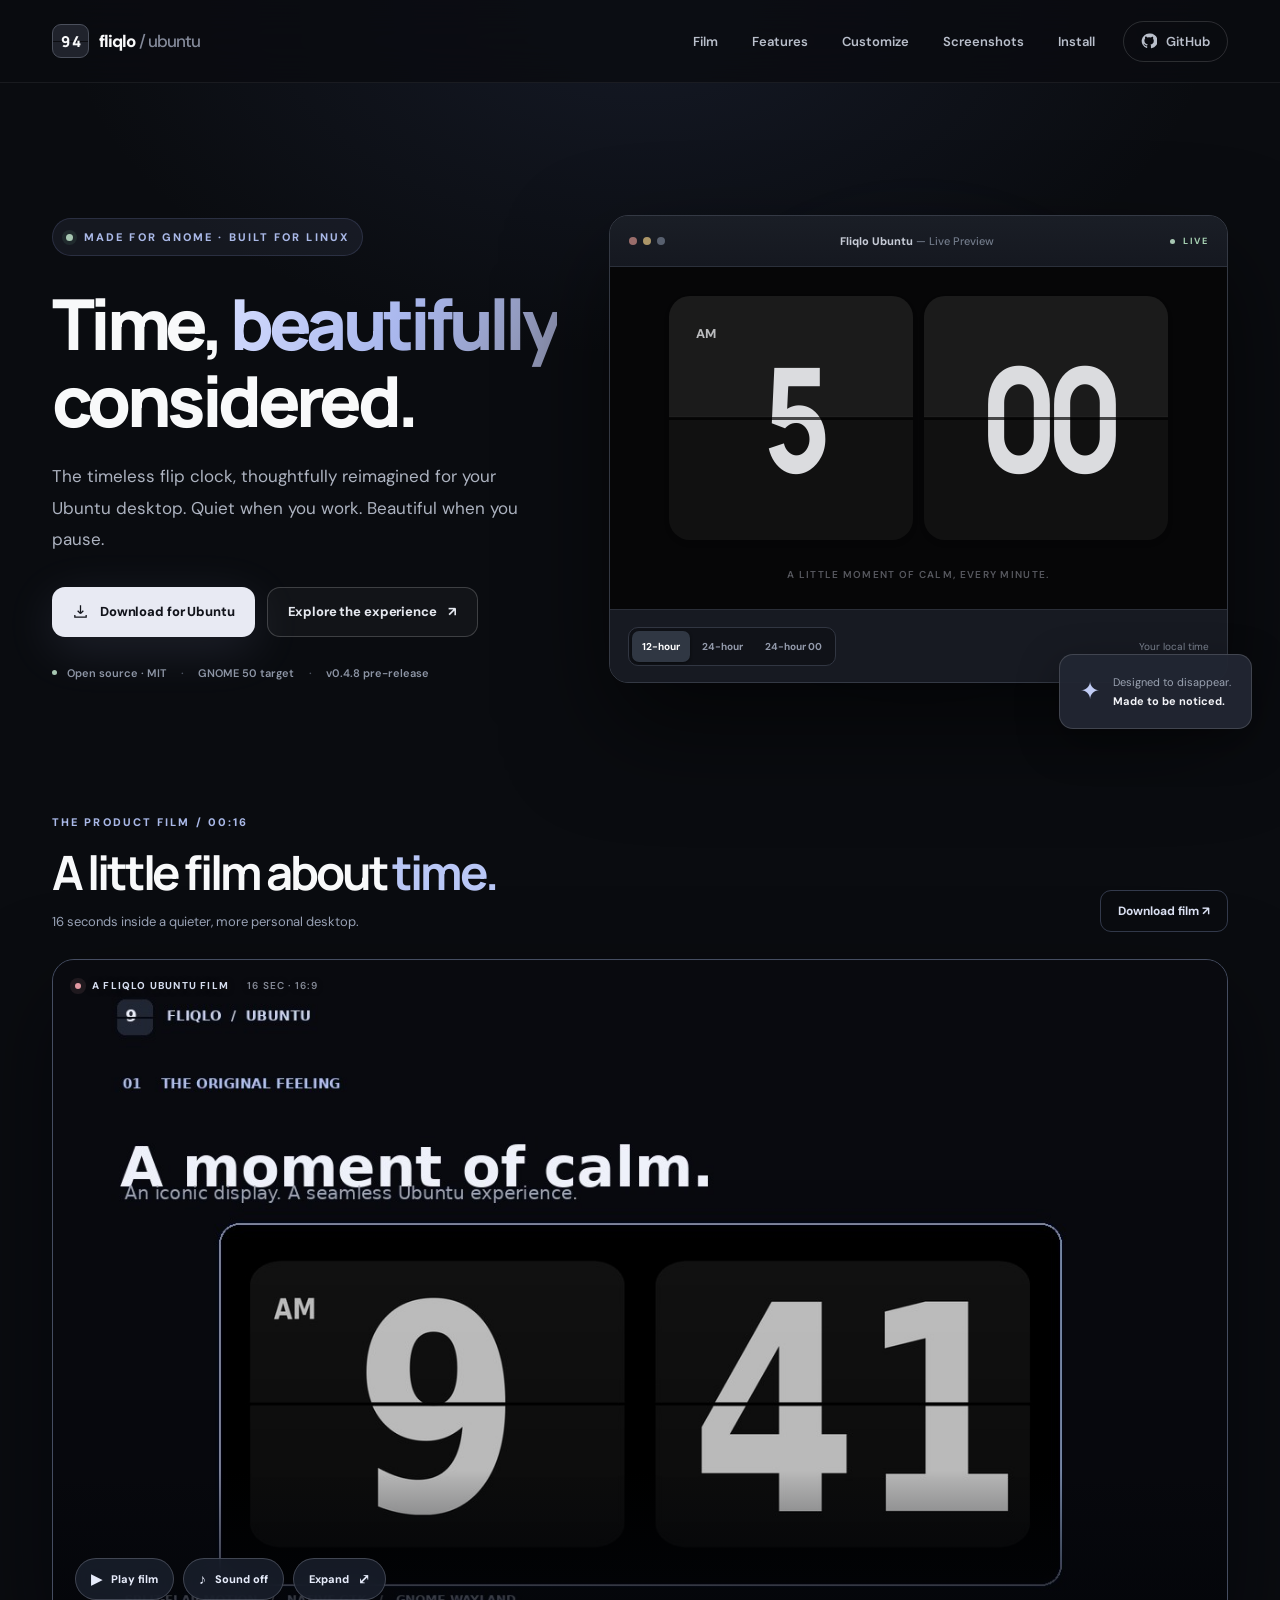
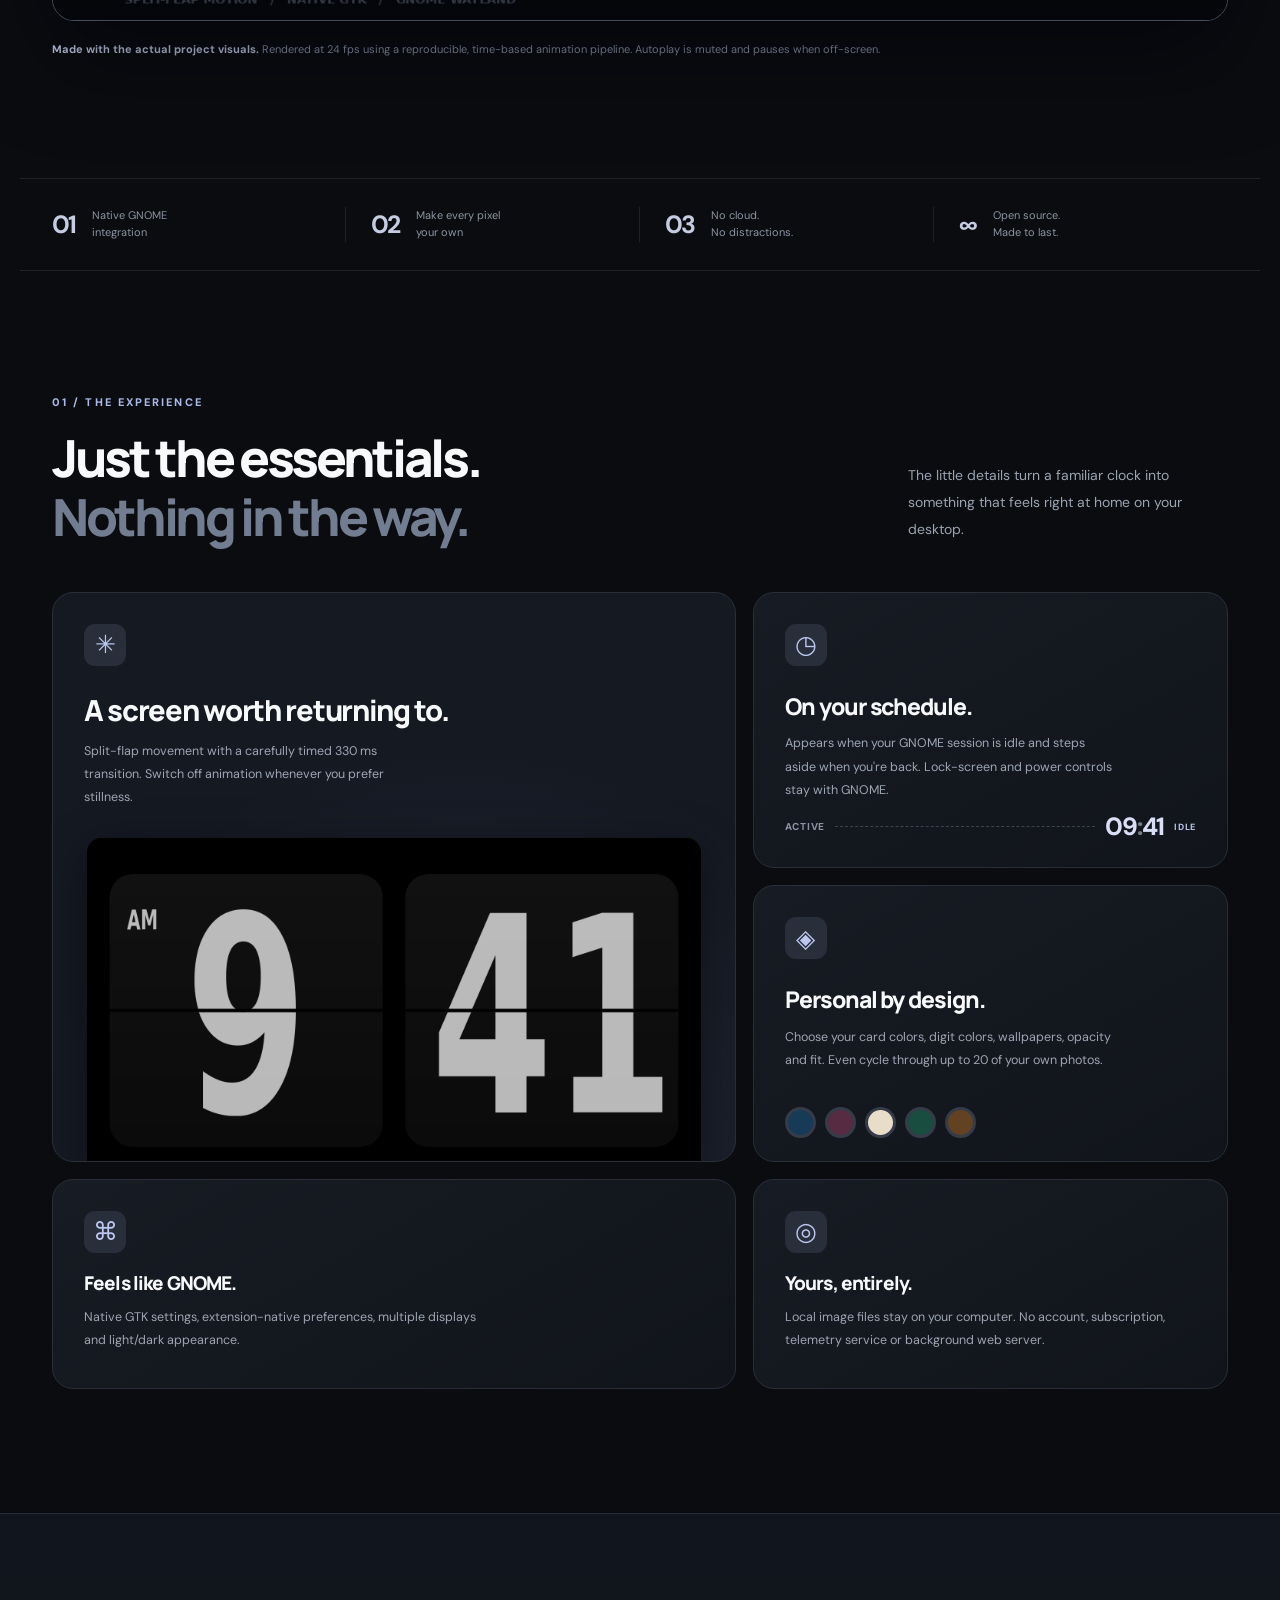
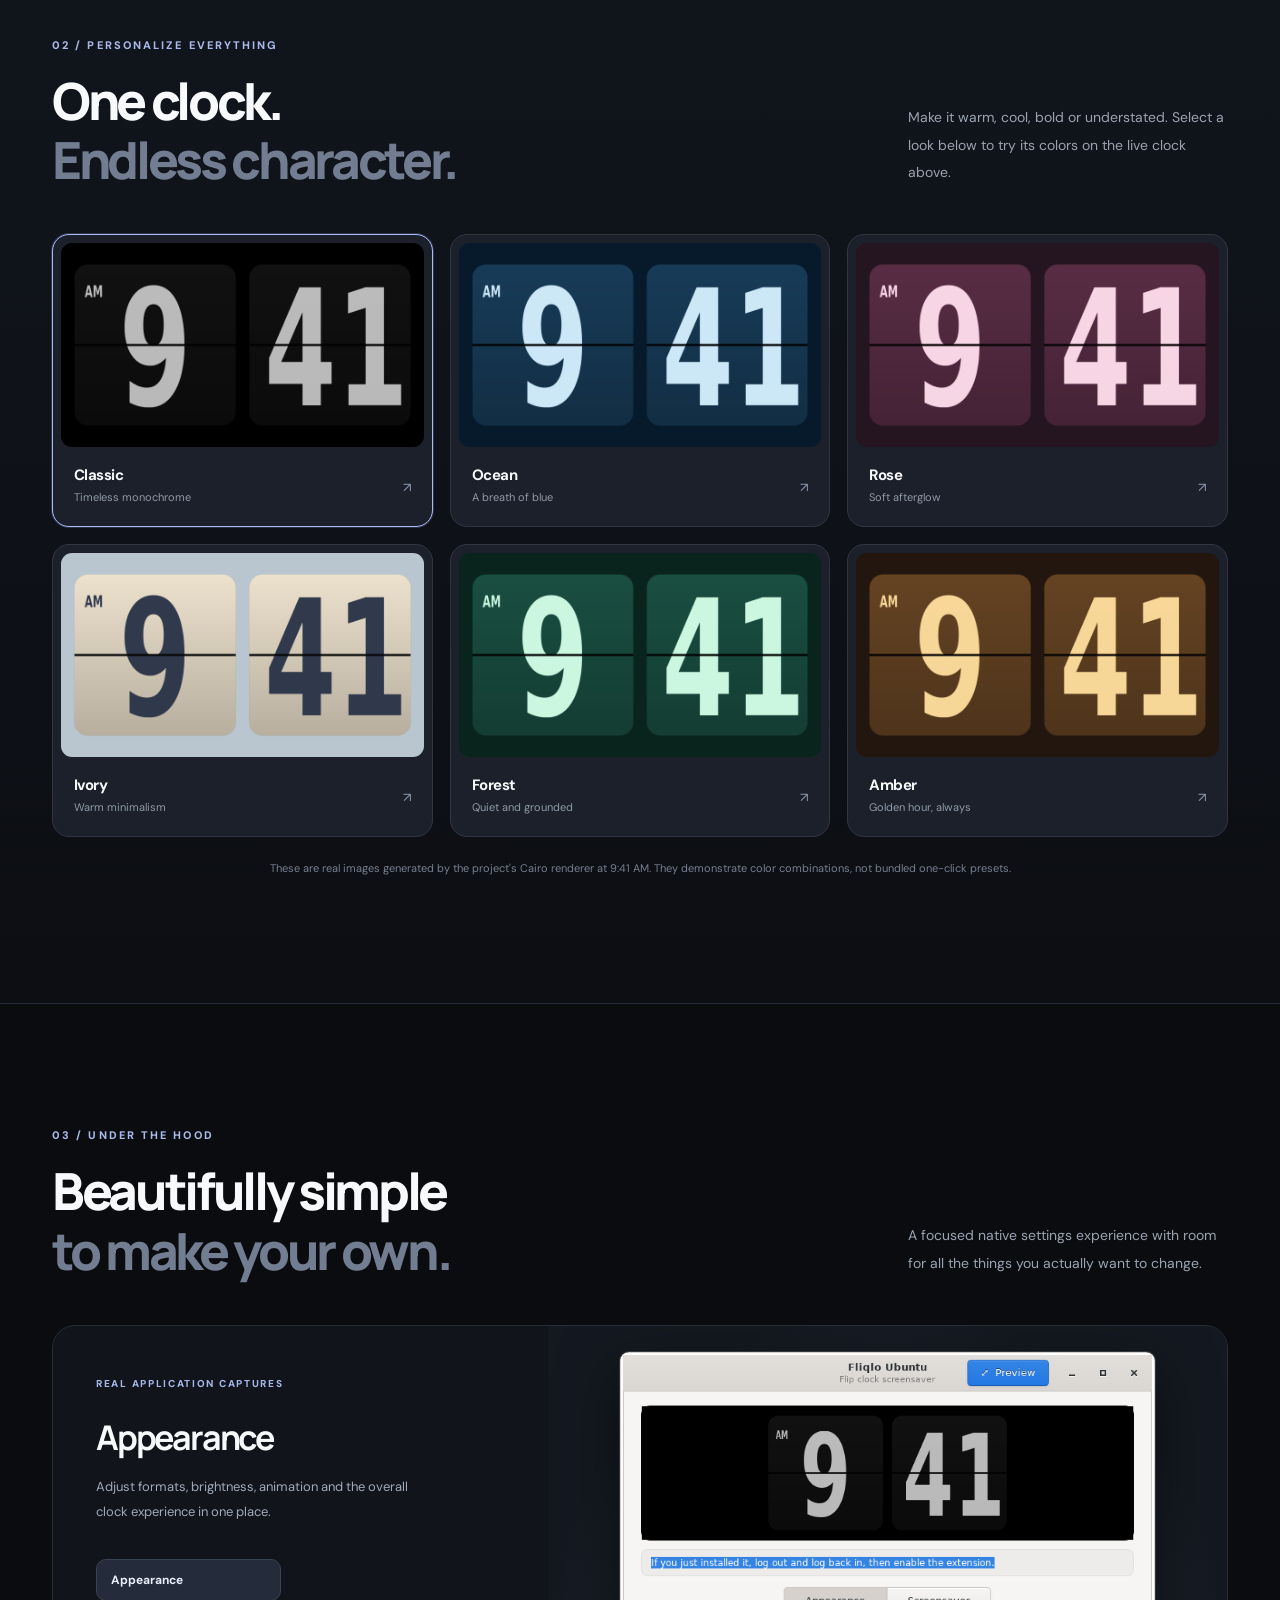
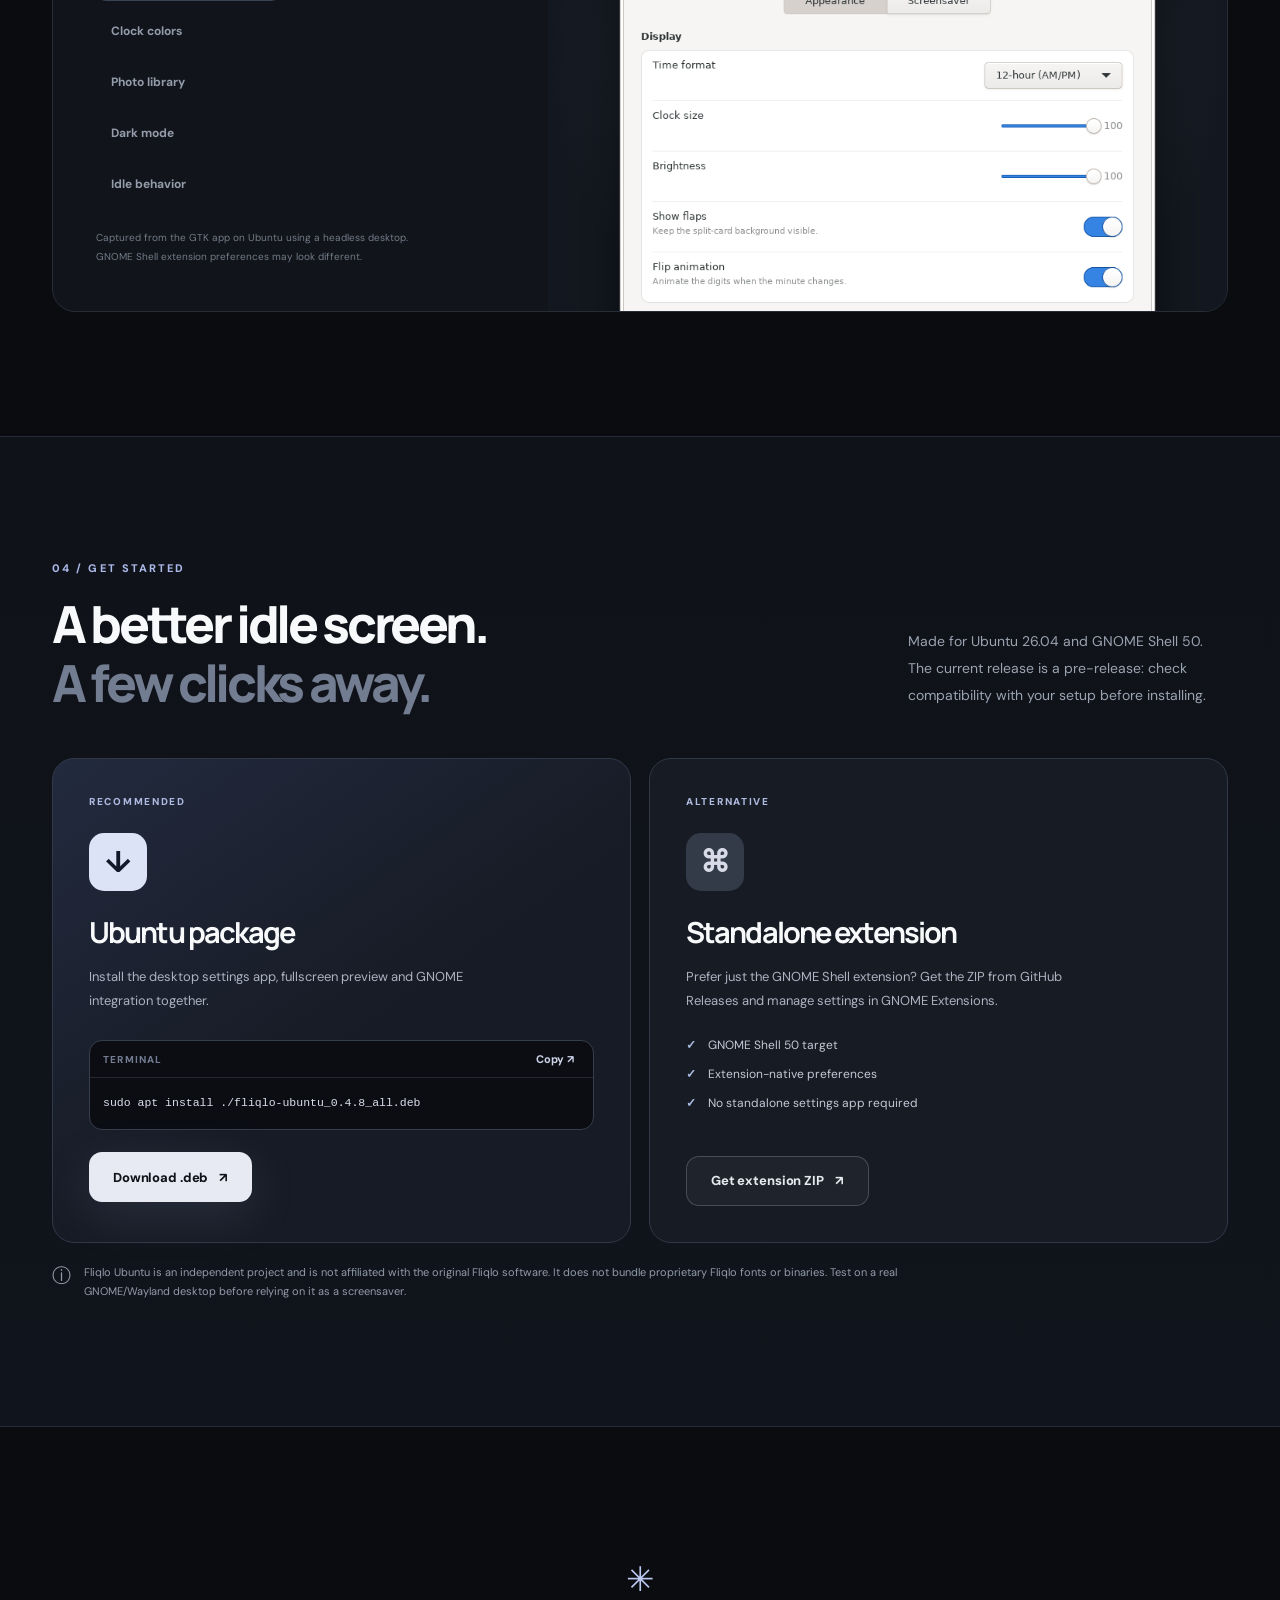
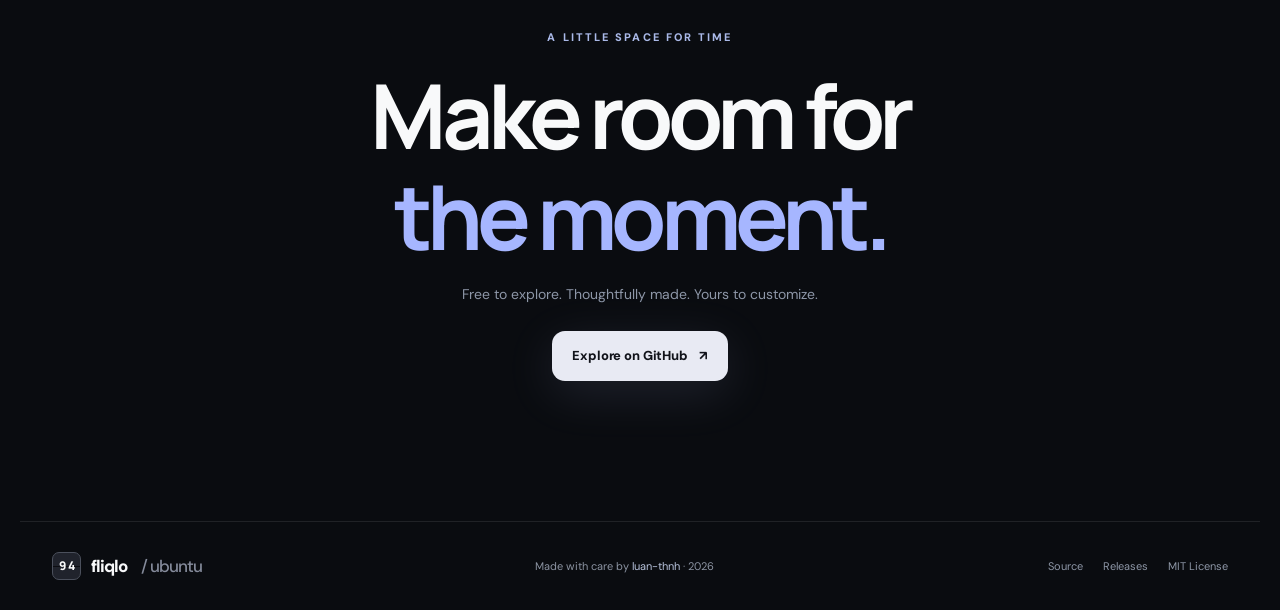
==== commit 9f81c85f: "feat(website): integrate cinematic product video with accessible autoplay and sound controls" ====
--- a/docs/index.html
+++ b/docs/index.html
@@ -26,6 +26,7 @@
         <span>fliqlo<span class="brand-sub">/ ubuntu</span></span>
       </a>
       <div class="nav-links">
+        <a href="#film">Film</a>
         <a href="#features">Features</a>
         <a href="#customize">Customize</a>
         <a href="#screenshots">Screenshots</a>
@@ -83,6 +84,30 @@
         </div>
         <div class="floating-note"><span class="tiny-sparkle">✦</span><span>Designed to disappear.<br><strong>Made to be noticed.</strong></span></div>
       </div>
+    </section>
+
+    <section class="film-section wrap" id="film" aria-labelledby="film-title">
+      <div class="film-heading">
+        <div>
+          <p class="overline">THE PRODUCT FILM / 00:16</p>
+          <h2 id="film-title">A little film about <em>time.</em></h2>
+          <p>16 seconds inside a quieter, more personal desktop.</p>
+        </div>
+        <a href="./media/fliqlo-ubuntu-teaser.mp4" download class="film-download">Download film <span aria-hidden="true">↗</span></a>
+      </div>
+      <div class="film-frame" id="film-frame">
+        <video id="product-film" class="product-film" muted loop playsinline preload="none" poster="./media/fliqlo-ubuntu-poster.jpg" width="1280" height="720" aria-label="Fliqlo Ubuntu cinematic product film showing classic flip cards, customizable colors and native GTK settings">
+          <source src="./media/fliqlo-ubuntu-teaser.mp4" type="video/mp4">
+          <p>Your browser does not support video. <a href="./media/fliqlo-ubuntu-teaser.mp4">Download the product film</a>.</p>
+        </video>
+        <div class="film-label" aria-hidden="true"><span class="film-red-dot"></span> A FLIQLO UBUNTU FILM <span class="film-label-time">16 SEC · 16:9</span></div>
+        <div class="film-controls" role="group" aria-label="Video controls">
+          <button id="film-play" type="button" aria-label="Play film" aria-pressed="false"><span id="film-play-symbol" aria-hidden="true">▶</span><span id="film-play-label">Play film</span></button>
+          <button id="film-sound" type="button" aria-label="Unmute film" aria-pressed="false"><span id="film-sound-symbol" aria-hidden="true">♪</span><span id="film-sound-label">Sound off</span></button>
+          <button id="film-fullscreen" type="button" aria-label="Play video fullscreen">Expand <span aria-hidden="true">⤢</span></button>
+        </div>
+      </div>
+      <p class="film-caption"><span>Made with the actual project visuals.</span> Rendered at 24 fps using a reproducible, time-based animation pipeline. Autoplay is muted and pauses when off-screen.</p>
     </section>
 
     <section class="intro-ribbon wrap" aria-label="Project highlights">
--- a/docs/styles.css
+++ b/docs/styles.css
@@ -209,4 +209,26 @@
 }
 @media(prefers-reduced-motion:reduce){
  *,*::before,*::after{scroll-behavior:auto!important;animation-duration:.01ms!important;transition-duration:.01ms!important}
-}+}
+/* Cinematic product film — native controls, no heavy video player dependencies. */
+.film-section{padding-top:15px;padding-bottom:118px}
+.film-heading{display:flex;justify-content:space-between;align-items:end;gap:30px;margin-bottom:27px}
+.film-heading h2{font-size:clamp(31px,3.7vw,51px);line-height:1.2;margin:15px 0 10px}
+.film-heading h2 em{font-style:normal;color:#b9c7f6}
+.film-heading>div>p:last-child{font-size:13px;color:#9ca6ba;line-height:1.65}
+.film-download{padding:12px 17px;border:1px solid #343b4d;border-radius:11px;color:#dde3f5;font-size:12px;font-weight:700;white-space:nowrap}
+.film-download:hover{border-color:#93a8e8}
+.film-frame{position:relative;aspect-ratio:16/9;background:linear-gradient(135deg,#171d2d,#080b10);border:1px solid #454d61;overflow:hidden;border-radius:22px;box-shadow:0 35px 90px rgba(1,2,7,.5),0 0 0 1px rgba(255,255,255,.045) inset;isolation:isolate}
+.product-film{display:block;width:100%;height:100%;object-fit:cover;background:#0a0c13}
+.film-frame::after{content:'';position:absolute;pointer-events:none;inset:auto 0 0;height:150px;background:linear-gradient(transparent,rgba(3,5,9,.78))}
+.film-label{position:absolute;top:19px;left:22px;display:flex;align-items:center;gap:11px;z-index:2;font-size:10px;font-weight:800;letter-spacing:.12em;color:#d5ddef;text-shadow:0 1px 6px #111}
+.film-label-time{font-weight:600;opacity:.6;margin-left:7px}
+.film-red-dot{width:6px;height:6px;border-radius:50%;background:#e298a2;box-shadow:0 0 0 5px rgba(226,152,162,.1)}
+.film-controls{position:absolute;display:flex;align-items:center;gap:9px;bottom:20px;left:22px;z-index:3}
+.film-controls button{border:1px solid rgba(225,231,247,.21);background:rgba(26,32,45,.83);border-radius:100px;padding:11px 15px;display:inline-flex;align-items:center;gap:9px;color:#e6ebfa;font-size:11px;font-weight:800;backdrop-filter:blur(10px)}
+.film-controls button:hover{background:#323b52;border-color:#acbbec}
+.film-controls button span:first-child{font-size:14px}
+.film-caption{font-size:11px;line-height:1.8;color:#8993a6;margin-top:19px}
+.film-caption span{color:#bdc8e2;font-weight:700}
+@media(max-width:680px){.film-section{padding-top:0;padding-bottom:80px}.film-heading{align-items:start;display:block}.film-heading h2{font-size:32px}.film-download{display:inline-block;margin-top:16px}.film-frame{border-radius:13px}.film-label{top:12px;left:11px;font-size:8px}.film-label-time{display:none}.film-controls{bottom:10px;left:9px;gap:5px}.film-controls button{padding:8px 10px;font-size:10px}.film-controls button span:first-child{font-size:12px}.film-controls button#film-fullscreen{display:none}}
+@media(prefers-reduced-motion:reduce){.film-frame{scroll-behavior:auto}}
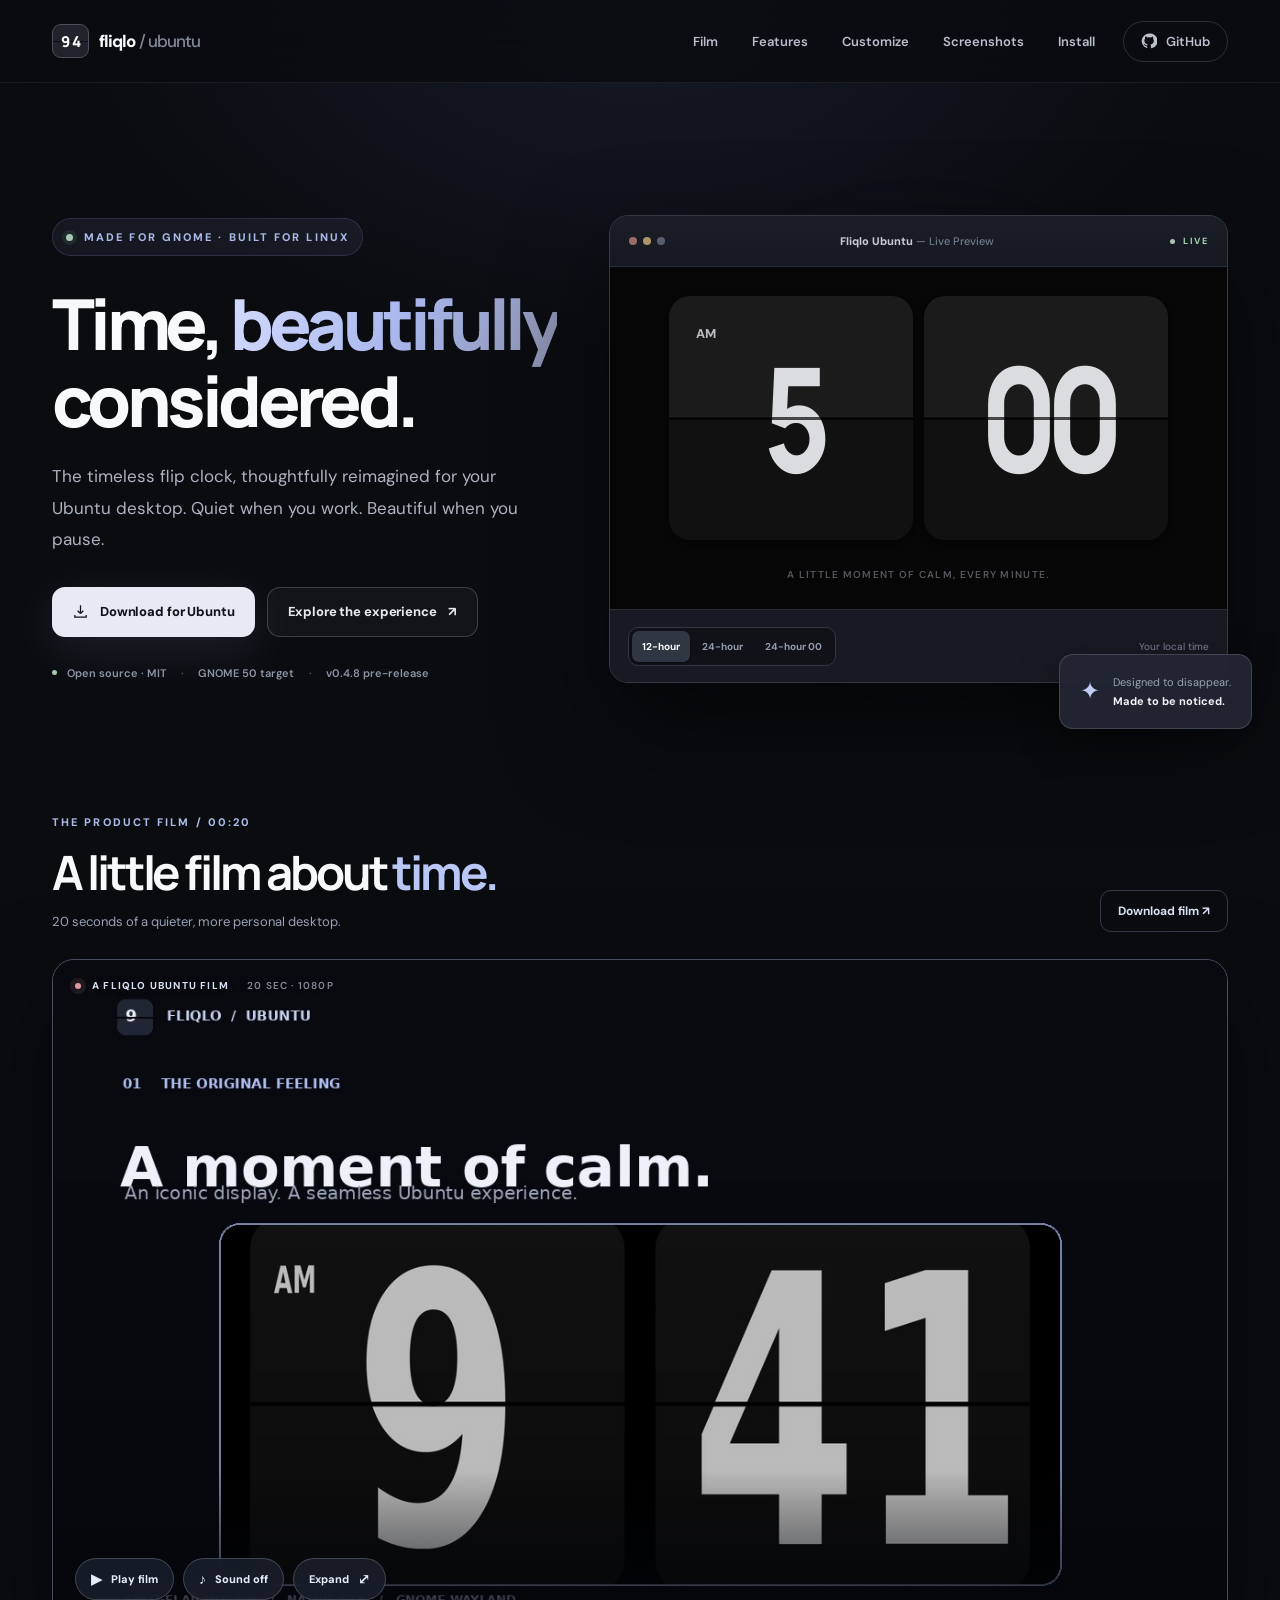
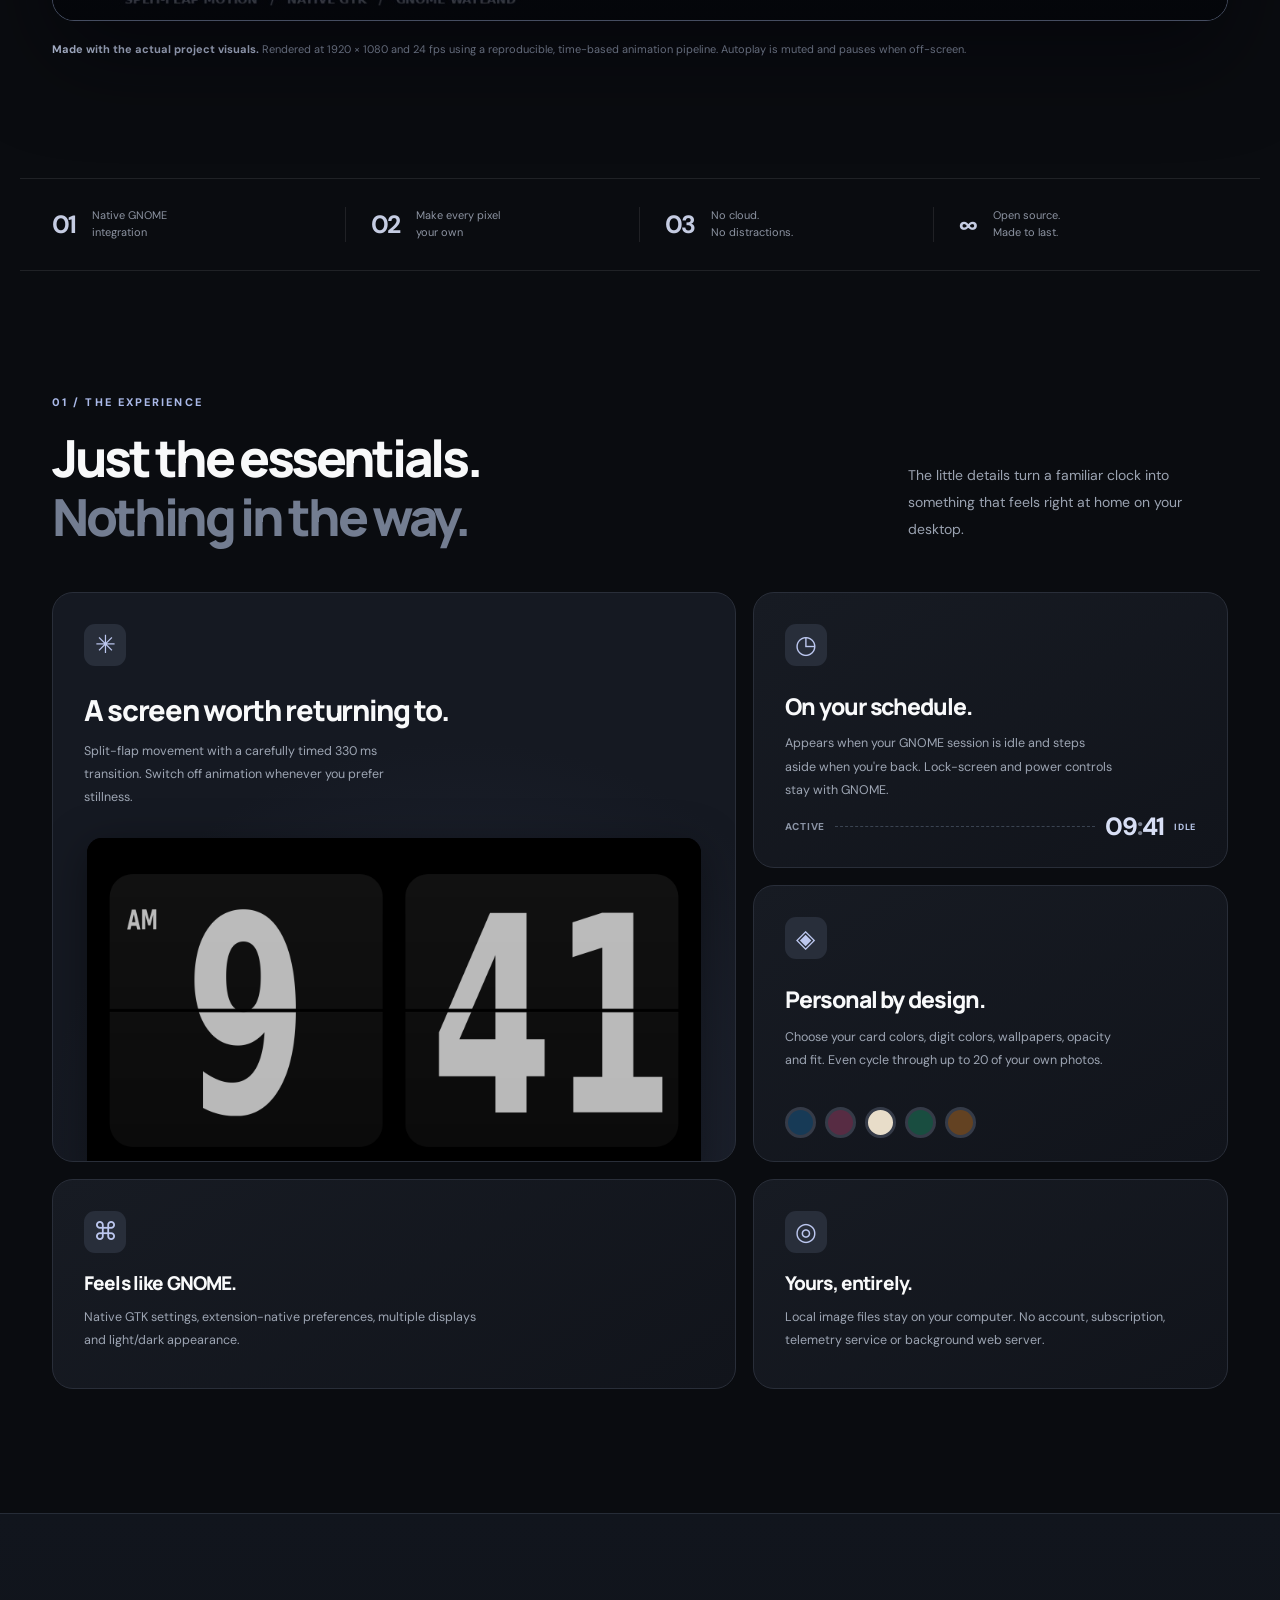
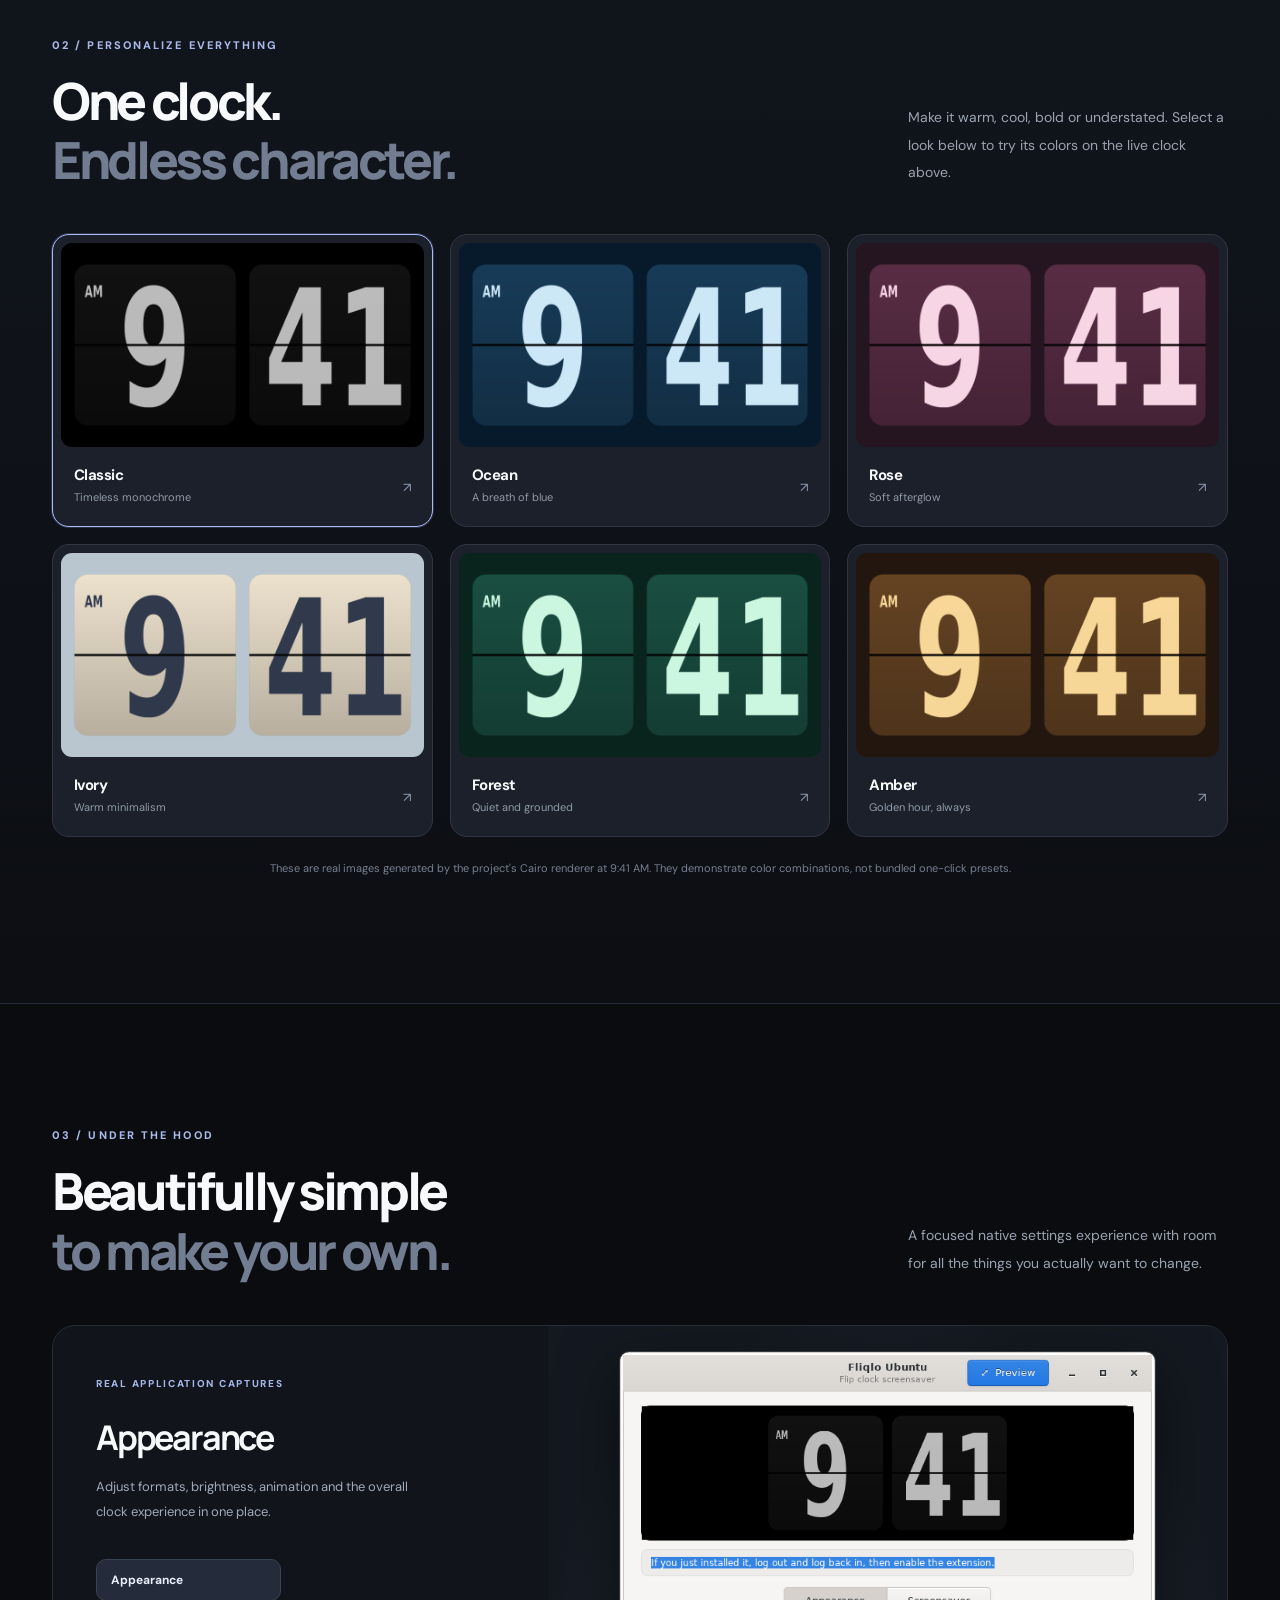
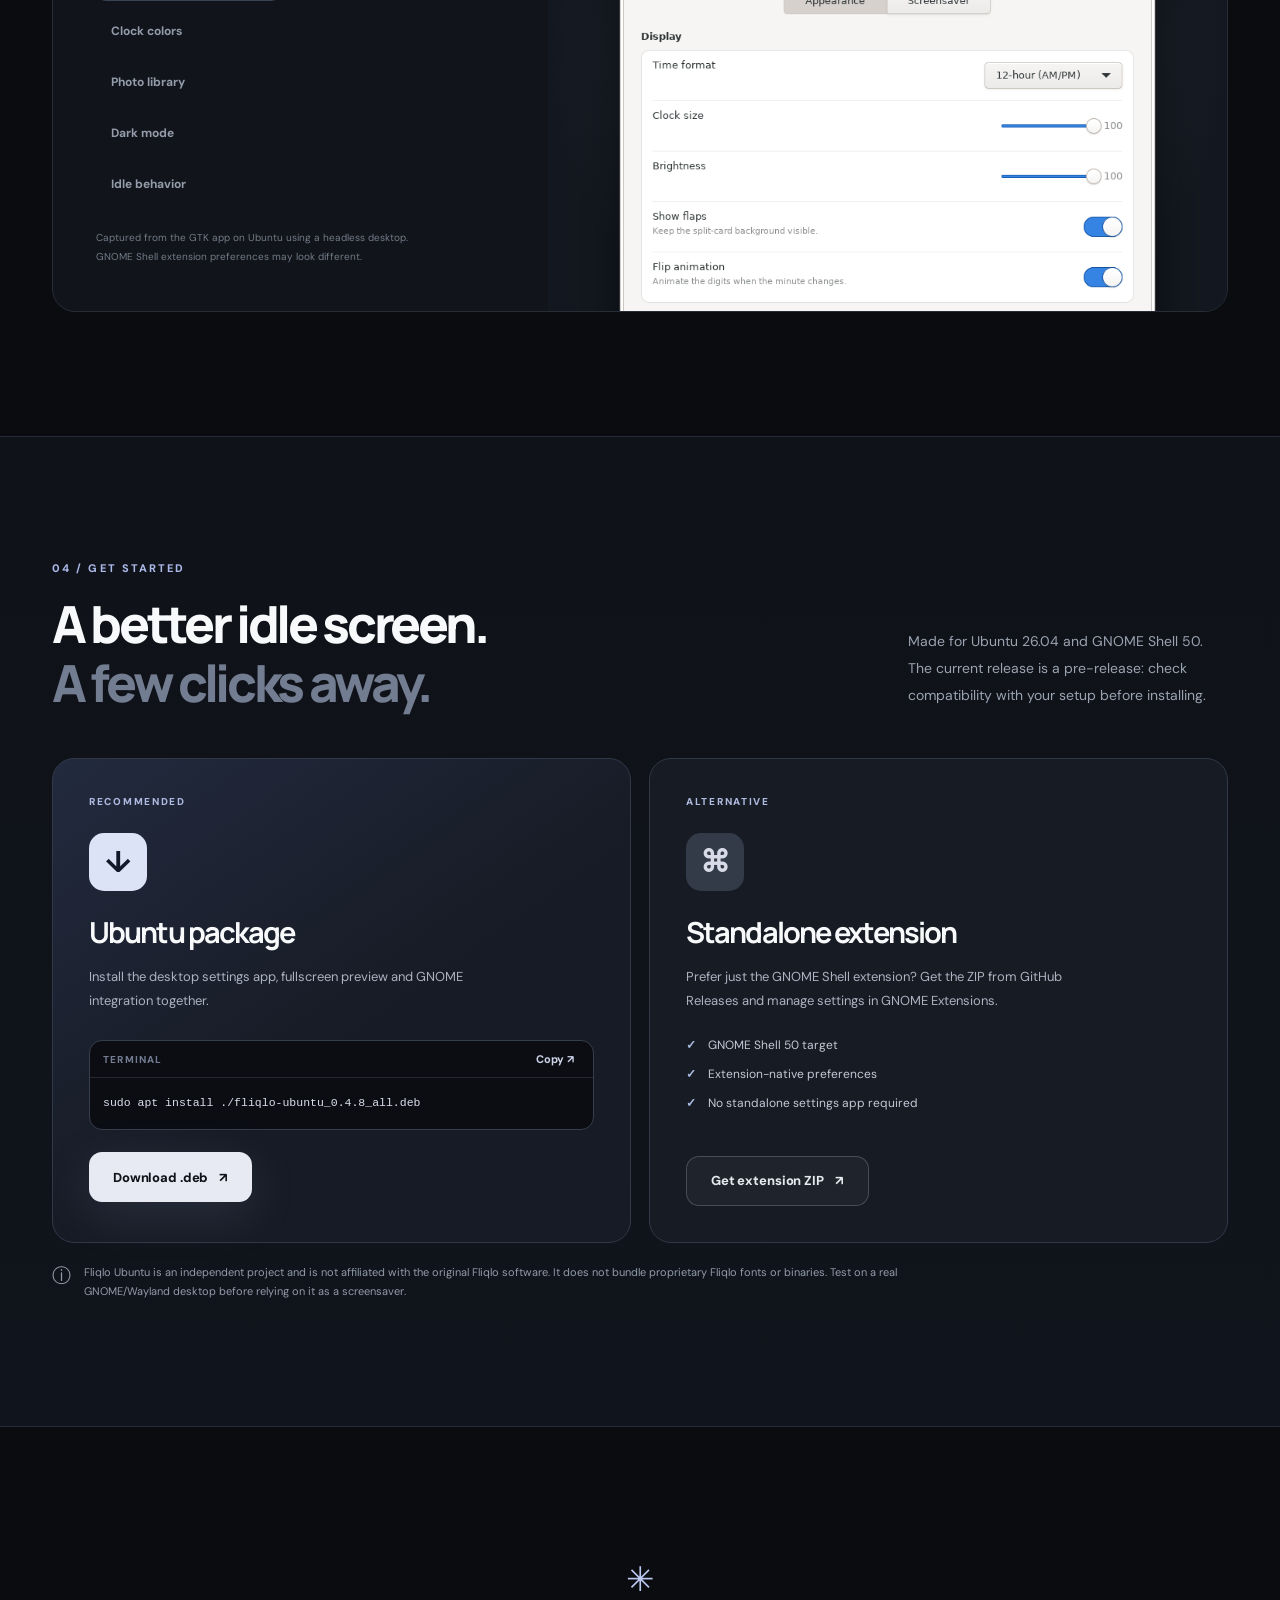
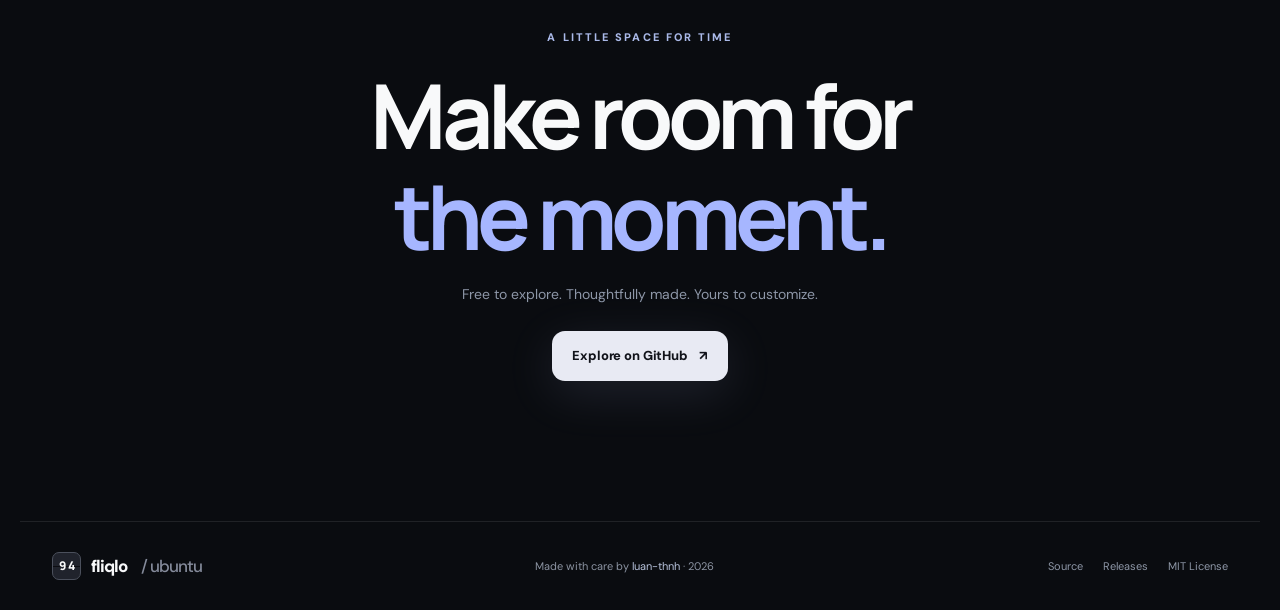
==== commit 59722a9e: "docs(ci): validate 1080p 20s product film and sync landing metadata" ====
--- a/docs/index.html
+++ b/docs/index.html
@@ -89,25 +89,25 @@
     <section class="film-section wrap" id="film" aria-labelledby="film-title">
       <div class="film-heading">
         <div>
-          <p class="overline">THE PRODUCT FILM / 00:16</p>
+          <p class="overline">THE PRODUCT FILM / 00:20</p>
           <h2 id="film-title">A little film about <em>time.</em></h2>
-          <p>16 seconds inside a quieter, more personal desktop.</p>
+          <p>20 seconds of a quieter, more personal desktop.</p>
         </div>
         <a href="./media/fliqlo-ubuntu-teaser.mp4" download class="film-download">Download film <span aria-hidden="true">↗</span></a>
       </div>
       <div class="film-frame" id="film-frame">
-        <video id="product-film" class="product-film" muted loop playsinline preload="none" poster="./media/fliqlo-ubuntu-poster.jpg" width="1280" height="720" aria-label="Fliqlo Ubuntu cinematic product film showing classic flip cards, customizable colors and native GTK settings">
+        <video id="product-film" class="product-film" muted loop playsinline preload="none" poster="./media/fliqlo-ubuntu-poster.jpg" width="1920" height="1080" aria-label="Fliqlo Ubuntu cinematic product film showing classic flip cards, customizable colors and native GTK settings">
           <source src="./media/fliqlo-ubuntu-teaser.mp4" type="video/mp4">
           <p>Your browser does not support video. <a href="./media/fliqlo-ubuntu-teaser.mp4">Download the product film</a>.</p>
         </video>
-        <div class="film-label" aria-hidden="true"><span class="film-red-dot"></span> A FLIQLO UBUNTU FILM <span class="film-label-time">16 SEC · 16:9</span></div>
+        <div class="film-label" aria-hidden="true"><span class="film-red-dot"></span> A FLIQLO UBUNTU FILM <span class="film-label-time">20 SEC · 1080P</span></div>
         <div class="film-controls" role="group" aria-label="Video controls">
           <button id="film-play" type="button" aria-label="Play film" aria-pressed="false"><span id="film-play-symbol" aria-hidden="true">▶</span><span id="film-play-label">Play film</span></button>
           <button id="film-sound" type="button" aria-label="Unmute film" aria-pressed="false"><span id="film-sound-symbol" aria-hidden="true">♪</span><span id="film-sound-label">Sound off</span></button>
           <button id="film-fullscreen" type="button" aria-label="Play video fullscreen">Expand <span aria-hidden="true">⤢</span></button>
         </div>
       </div>
-      <p class="film-caption"><span>Made with the actual project visuals.</span> Rendered at 24 fps using a reproducible, time-based animation pipeline. Autoplay is muted and pauses when off-screen.</p>
+      <p class="film-caption"><span>Made with the actual project visuals.</span> Rendered at 1920 × 1080 and 24 fps using a reproducible, time-based animation pipeline. Autoplay is muted and pauses when off-screen.</p>
     </section>
 
     <section class="intro-ribbon wrap" aria-label="Project highlights">
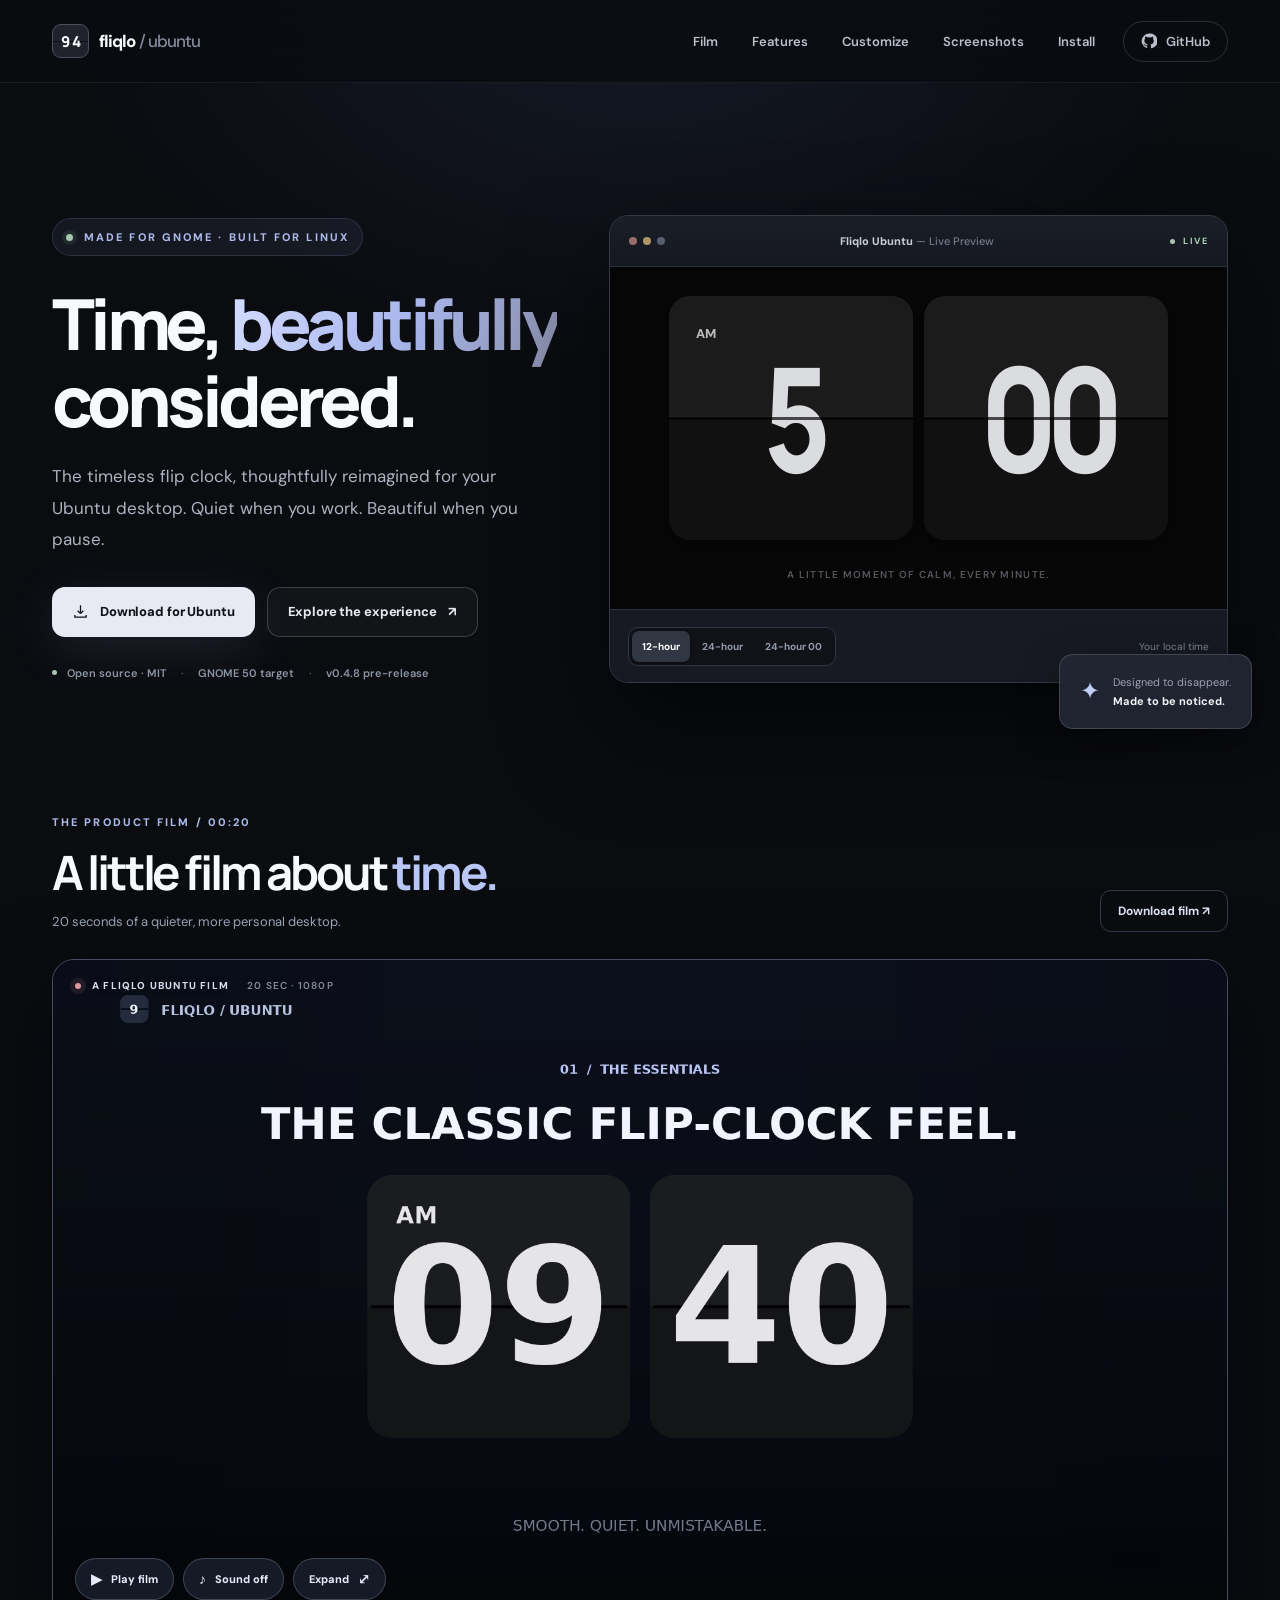
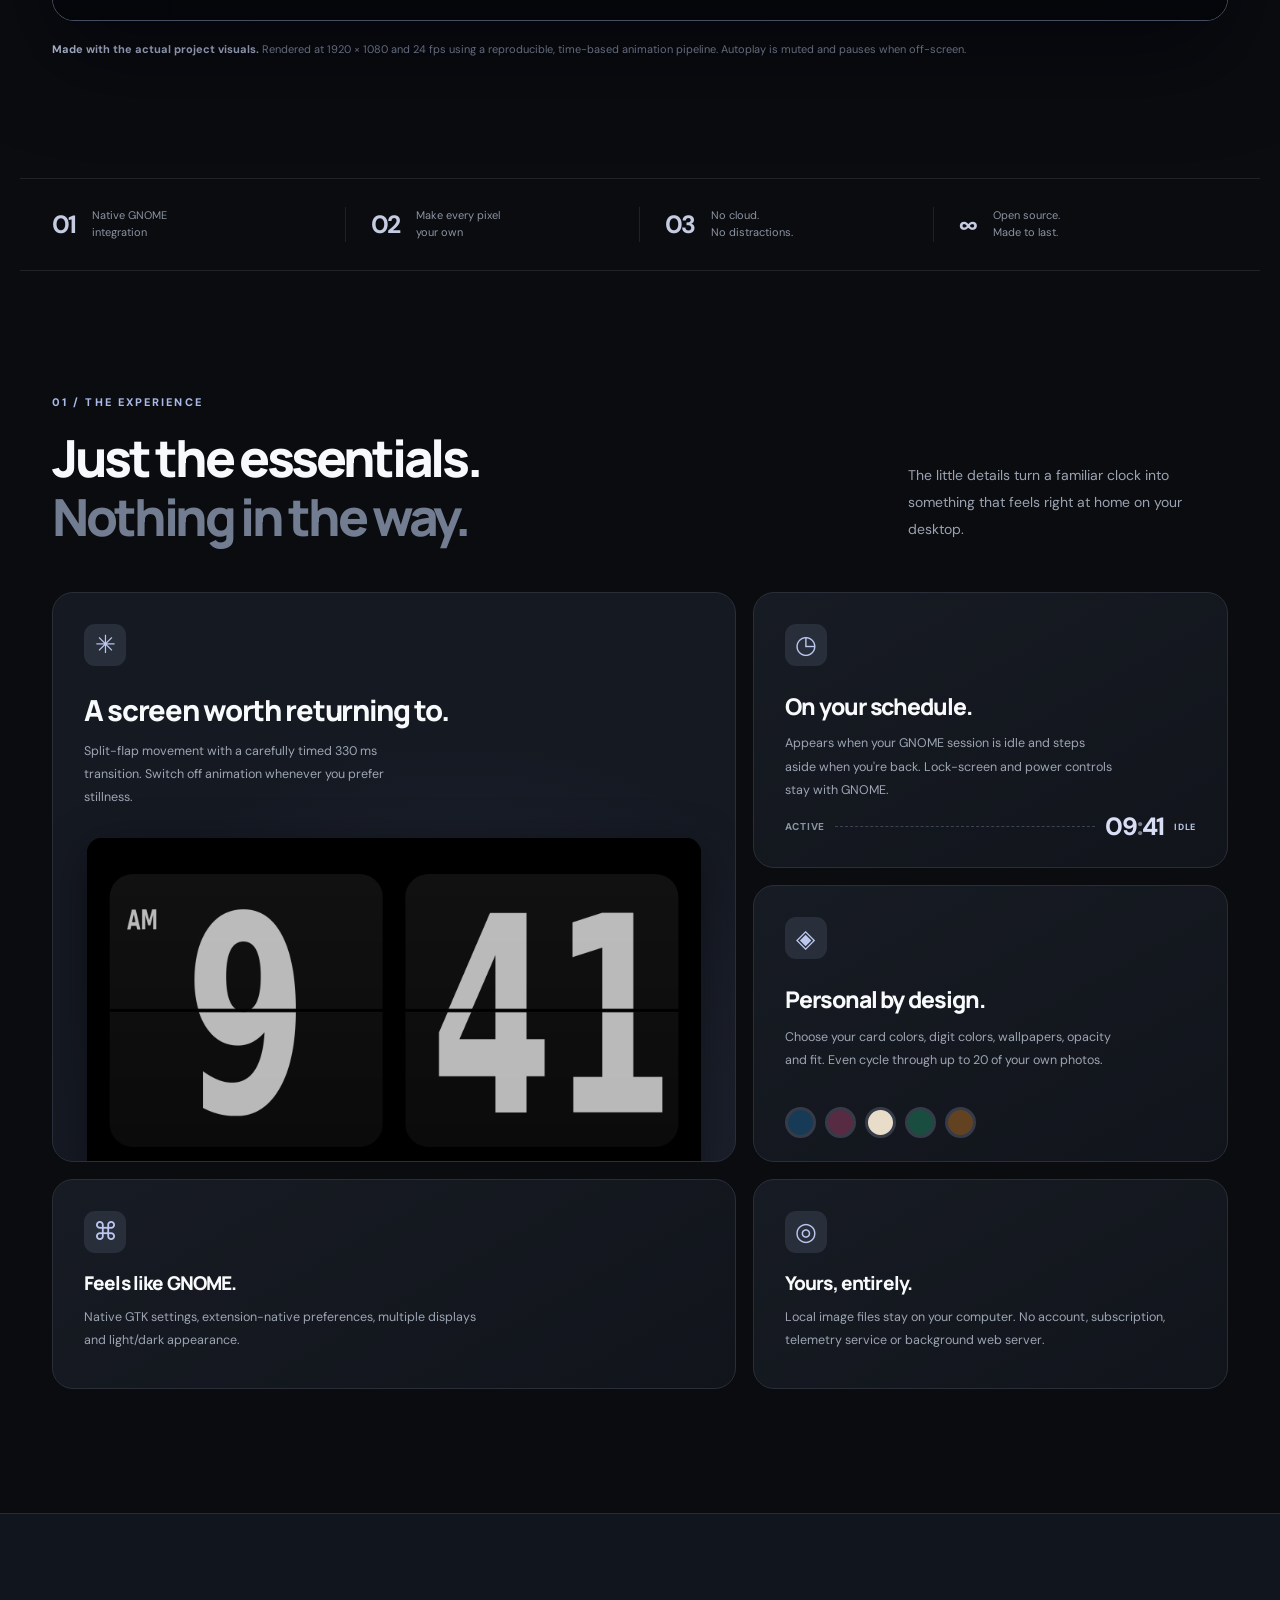
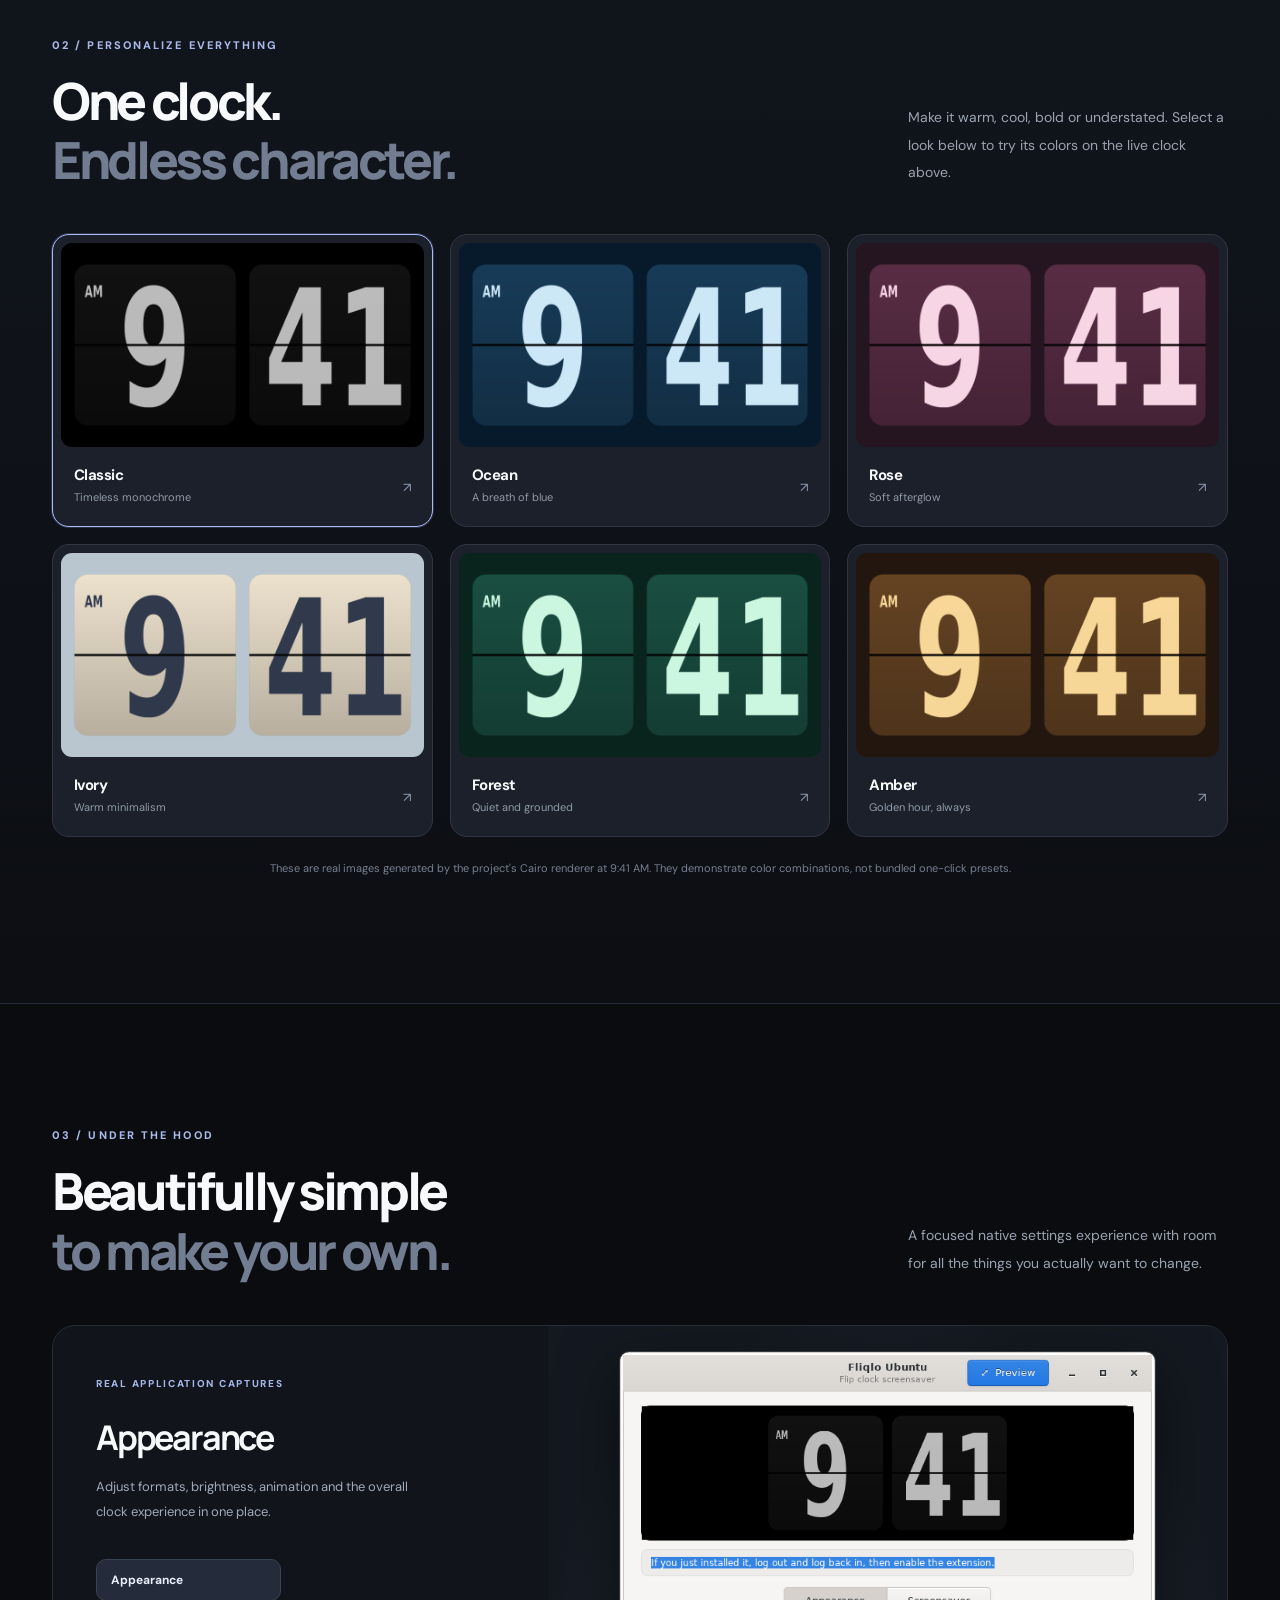
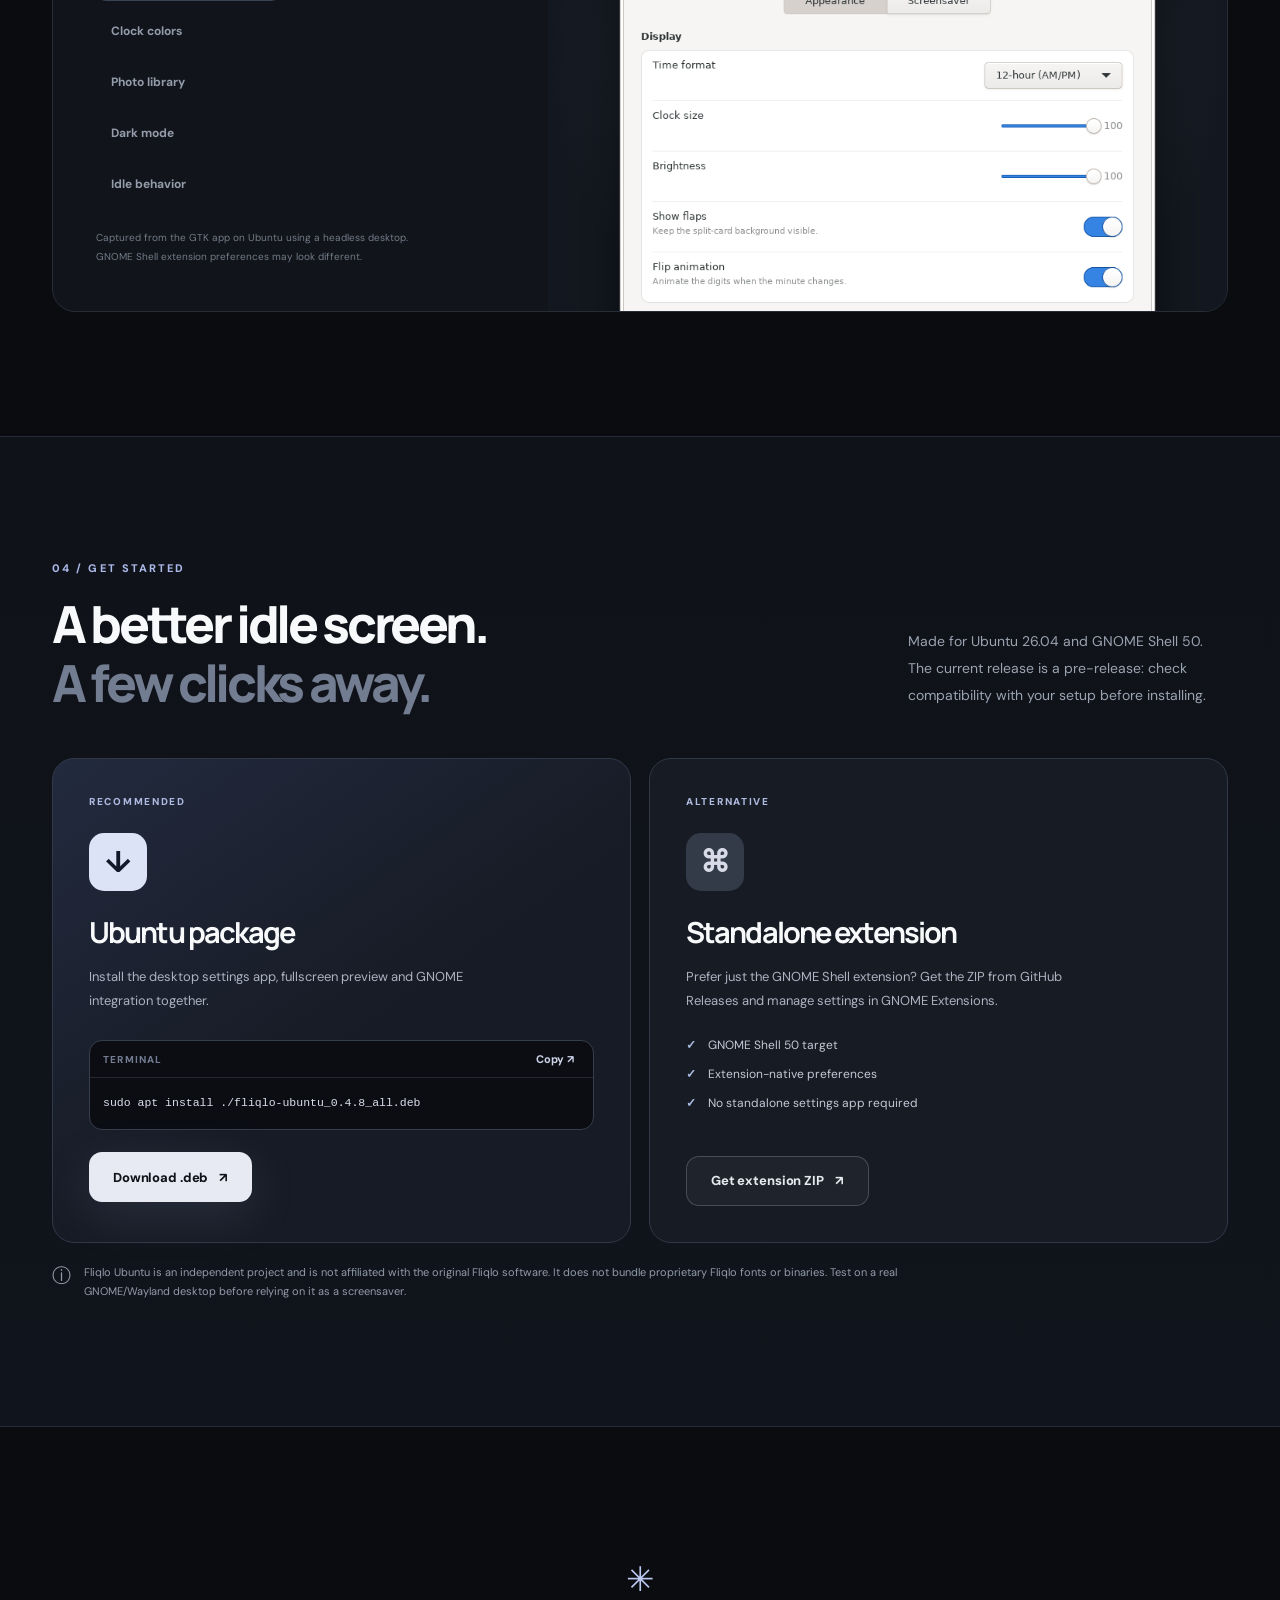
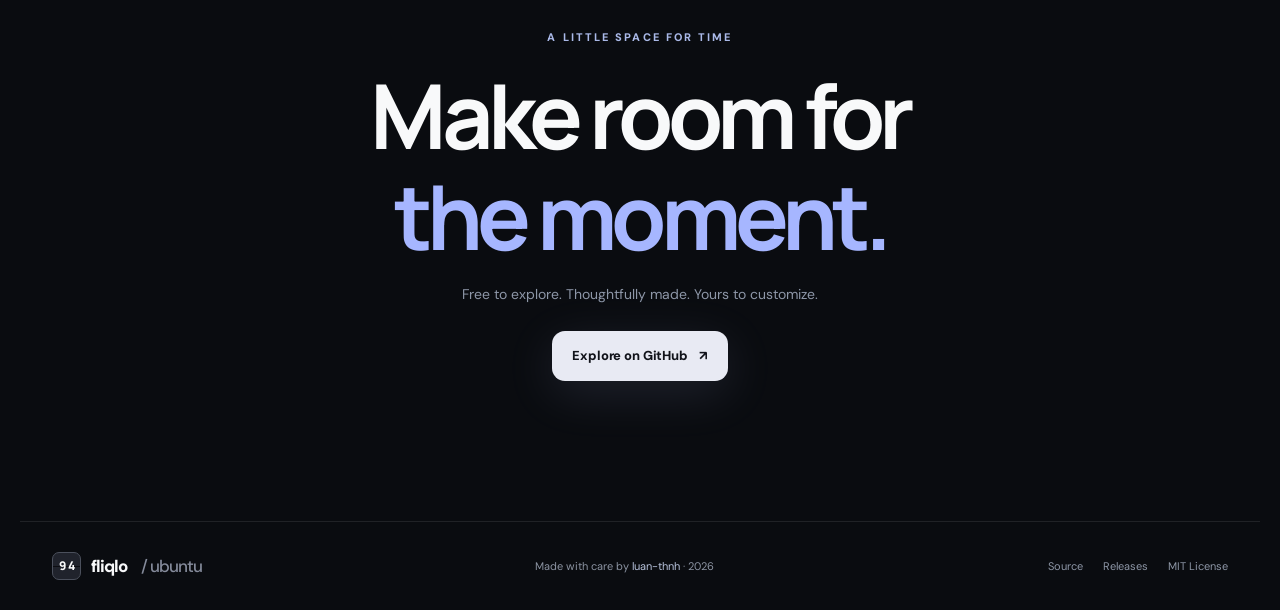
==== commit dba02192: "fix(site): bust video/poster cache for redesigned 1080p film" ====
--- a/docs/index.html
+++ b/docs/index.html
@@ -93,12 +93,12 @@
           <h2 id="film-title">A little film about <em>time.</em></h2>
           <p>20 seconds of a quieter, more personal desktop.</p>
         </div>
-        <a href="./media/fliqlo-ubuntu-teaser.mp4" download class="film-download">Download film <span aria-hidden="true">↗</span></a>
+        <a href="./media/fliqlo-ubuntu-teaser.mp4?v=film-v2-1080" download class="film-download">Download film <span aria-hidden="true">↗</span></a>
       </div>
       <div class="film-frame" id="film-frame">
-        <video id="product-film" class="product-film" muted loop playsinline preload="none" poster="./media/fliqlo-ubuntu-poster.jpg" width="1920" height="1080" aria-label="Fliqlo Ubuntu cinematic product film showing classic flip cards, customizable colors and native GTK settings">
-          <source src="./media/fliqlo-ubuntu-teaser.mp4" type="video/mp4">
-          <p>Your browser does not support video. <a href="./media/fliqlo-ubuntu-teaser.mp4">Download the product film</a>.</p>
+        <video id="product-film" class="product-film" muted loop playsinline preload="none" poster="./media/fliqlo-ubuntu-poster.jpg?v=film-v2-1080" width="1920" height="1080" aria-label="Fliqlo Ubuntu cinematic product film showing classic flip cards, customizable colors and native GTK settings">
+          <source src="./media/fliqlo-ubuntu-teaser.mp4?v=film-v2-1080" type="video/mp4">
+          <p>Your browser does not support video. <a href="./media/fliqlo-ubuntu-teaser.mp4?v=film-v2-1080">Download the product film</a>.</p>
         </video>
         <div class="film-label" aria-hidden="true"><span class="film-red-dot"></span> A FLIQLO UBUNTU FILM <span class="film-label-time">20 SEC · 1080P</span></div>
         <div class="film-controls" role="group" aria-label="Video controls">
